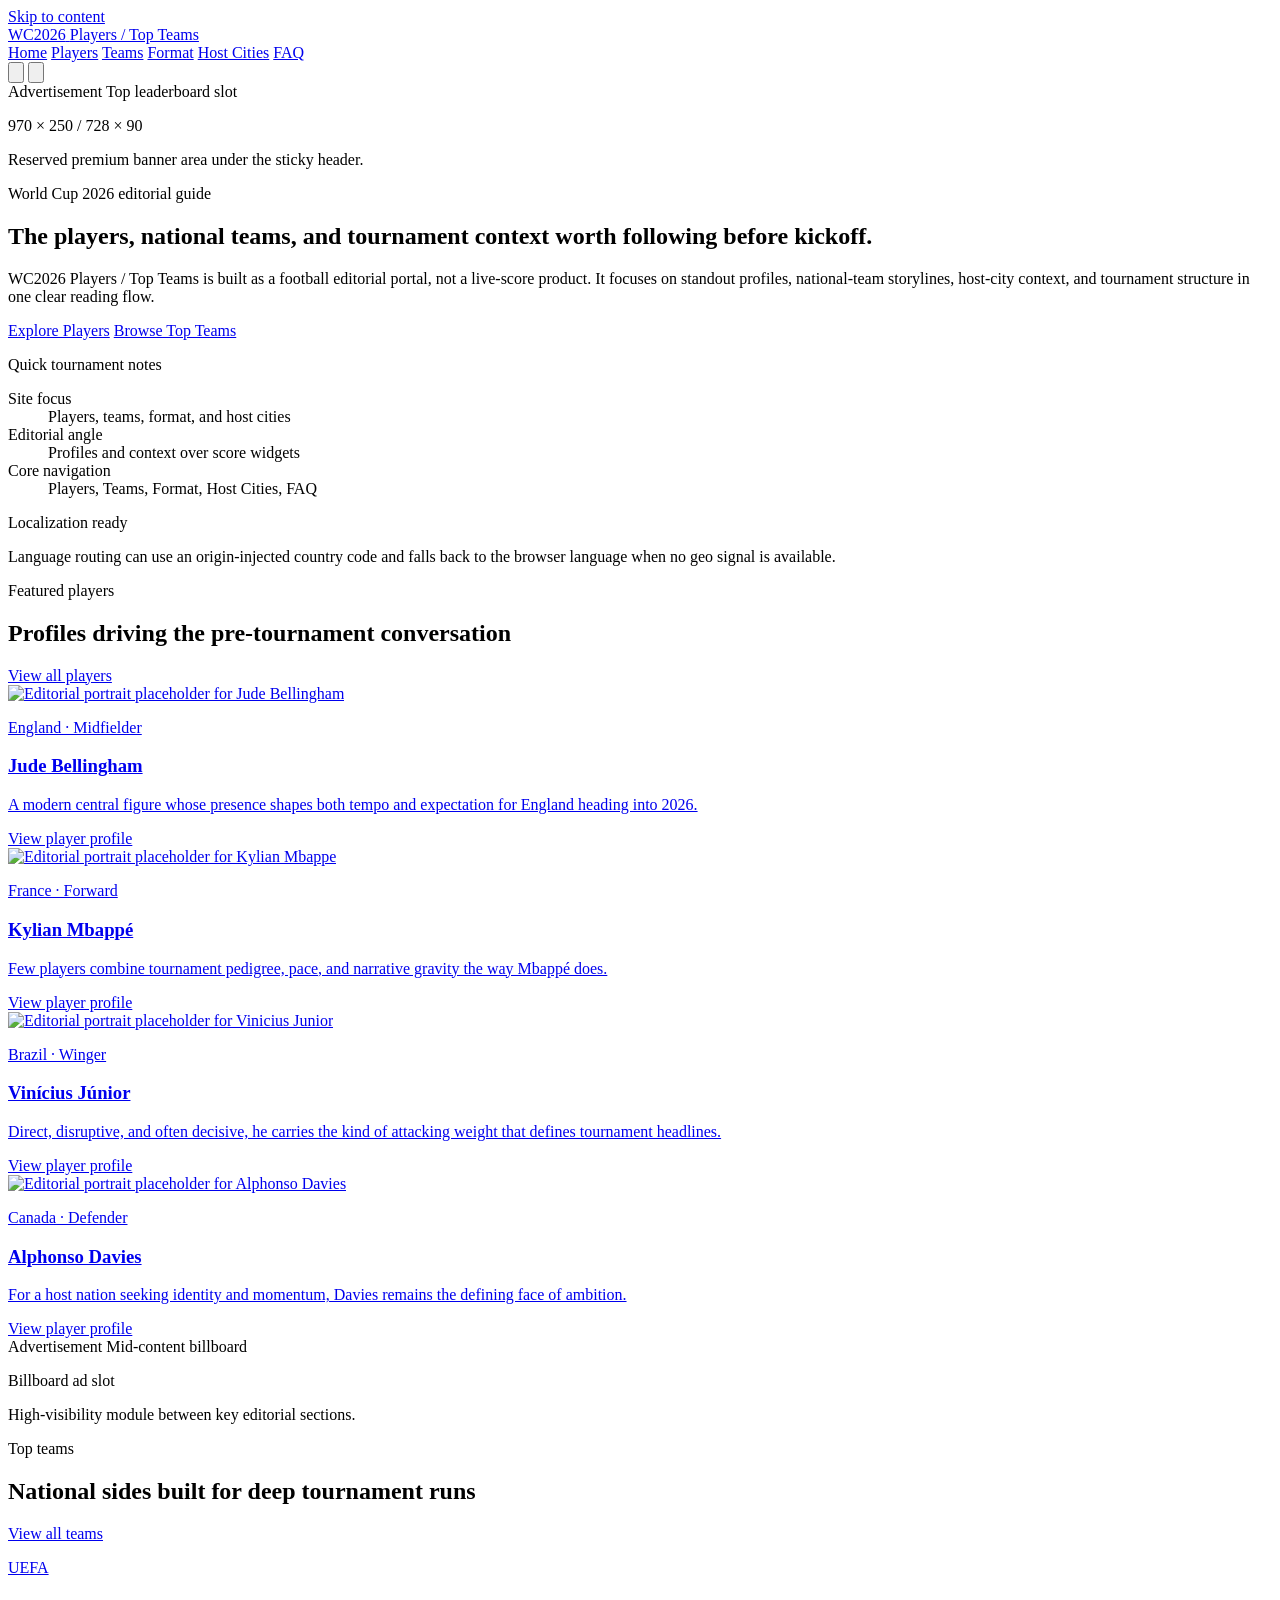
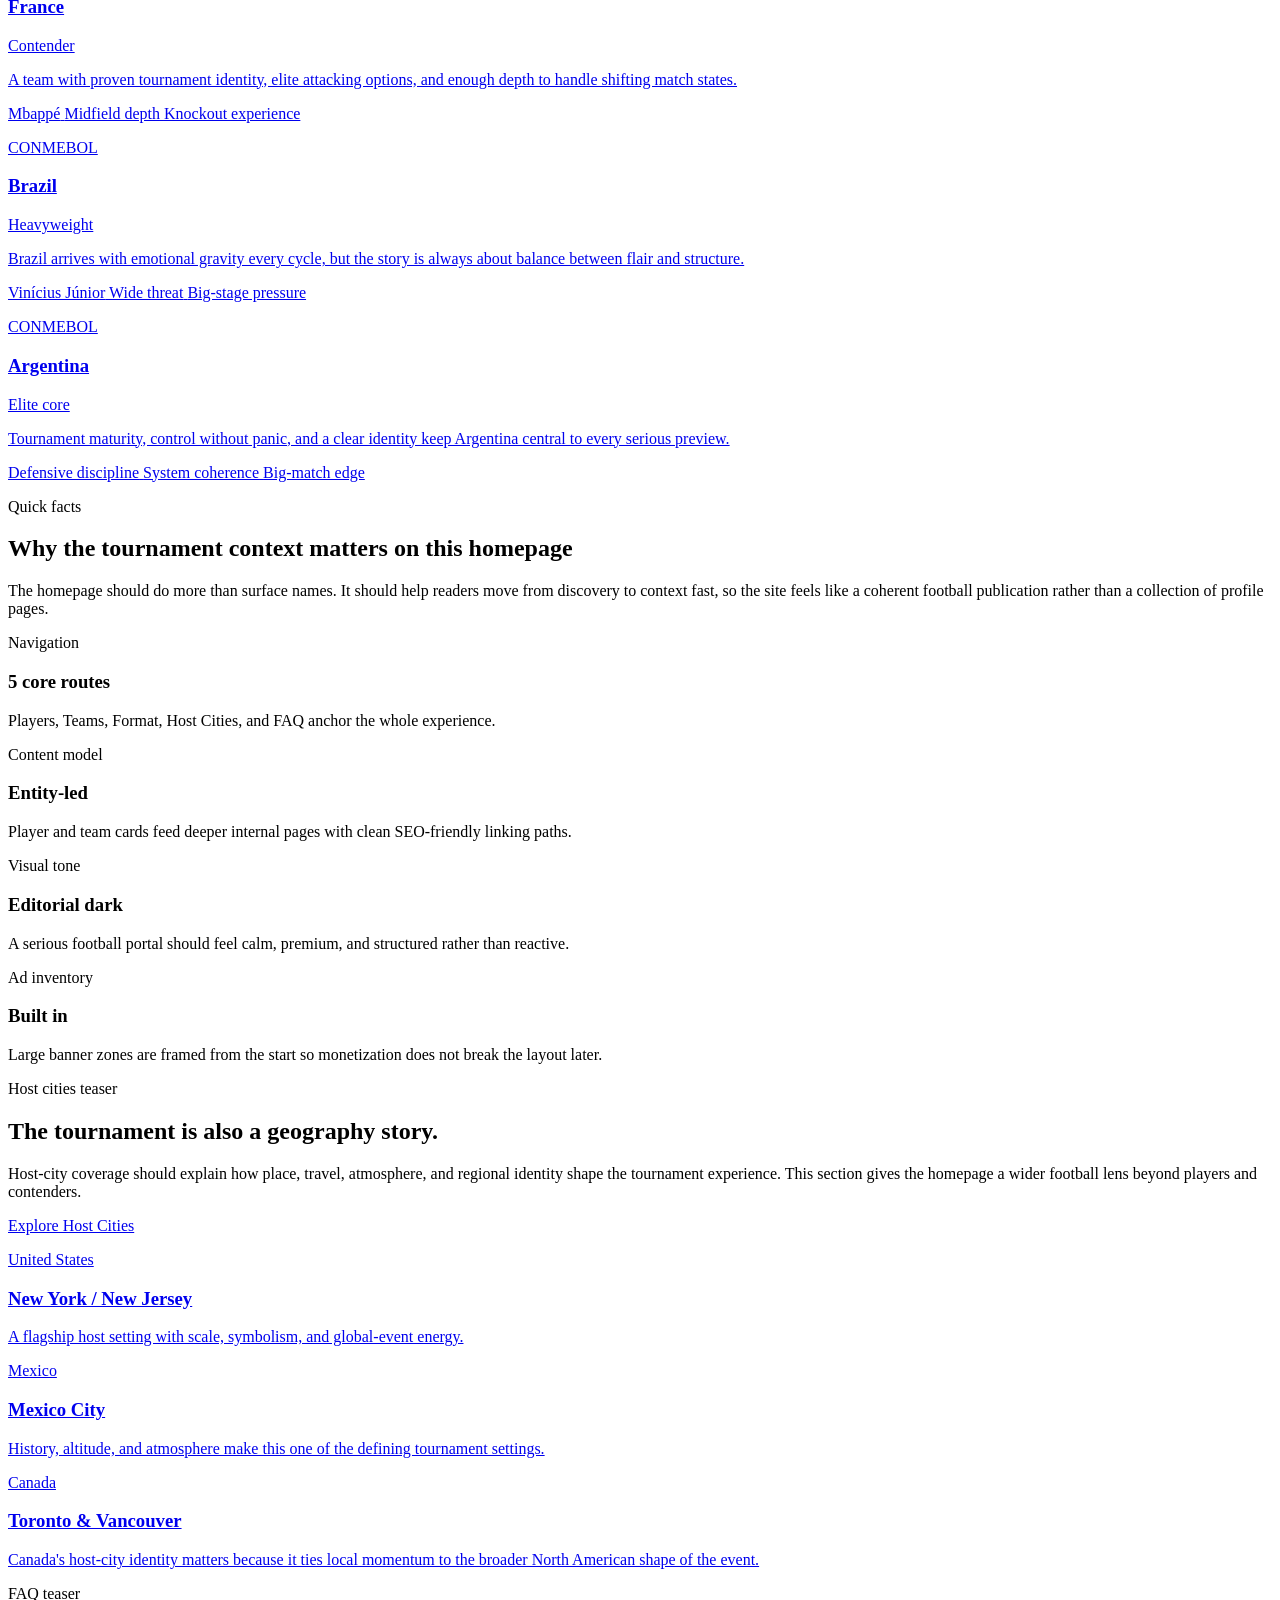
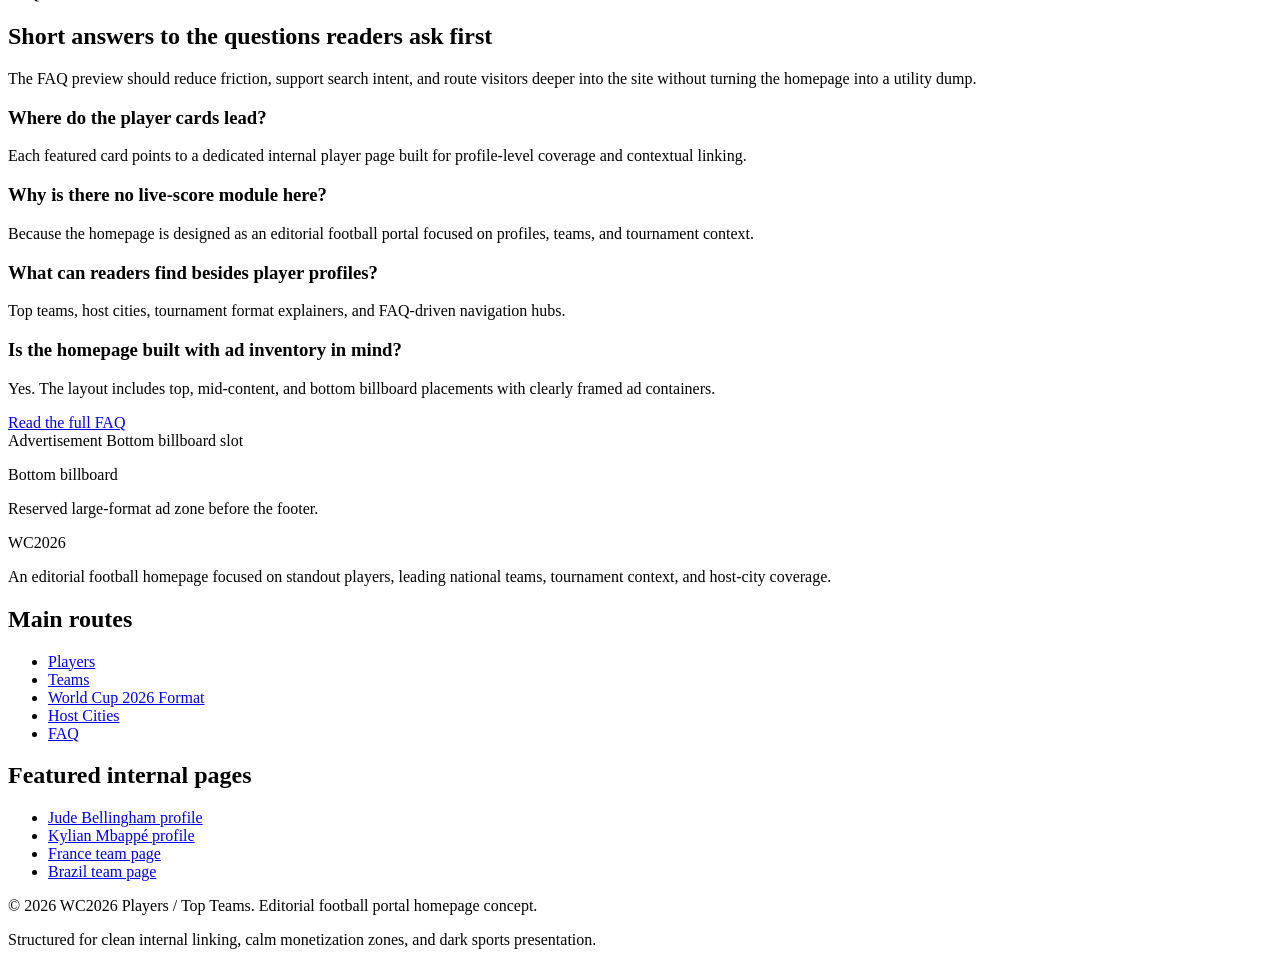
==== index.html @ 0e0f7272 "first commit" ====
<!DOCTYPE html>
<html lang="en" class="dark" data-country="{{CF_IPCOUNTRY}}">
<head>
  <meta charset="UTF-8" />
  <meta name="viewport" content="width=device-width, initial-scale=1.0" />
  <title>WC2026 Players / Top Teams | World Cup 2026 Editorial Portal</title>
  <meta name="description" content="Explore standout players, top national teams, World Cup 2026 format notes, and host city coverage in a dark editorial football portal." />
  <link rel="canonical" href="https://example.com/" />
  <meta property="og:title" content="WC2026 Players / Top Teams" />
  <meta property="og:description" content="A dark editorial portal covering standout players, top teams, tournament facts, and host cities for World Cup 2026." />
  <meta property="og:type" content="website" />
  <meta property="og:url" content="https://example.com/" />
  <meta property="og:image" content="https://picsum.photos/seed/wc2026editorial/1600/900" />
  <meta name="theme-color" content="#0b0f14" />
  <meta name="x-geo-language-strategy" content="Server-provided country header bridge with browser-language fallback" />
  <link rel="preconnect" href="https://fonts.googleapis.com">
  <link rel="preconnect" href="https://fonts.gstatic.com" crossorigin>
  <link href="https://fonts.googleapis.com/css2?family=Barlow+Condensed:wght@600;700;800&family=Inter:wght@400;500;600;700;800&display=swap" rel="stylesheet">
  <script src="https://cdn.tailwindcss.com"></script>
  <script>
    window.__SITE_I18N__ = {
      defaultLang: 'en',
      supportedLangs: ['en', 'es', 'fr', 'de', 'pt', 'ru'],
      countryToLang: {
        US: 'en', CA: 'en', GB: 'en', AU: 'en', IE: 'en', NZ: 'en',
        MX: 'es', ES: 'es', AR: 'es', CO: 'es', CL: 'es', PE: 'es', UY: 'es',
        FR: 'fr', BE: 'fr', CH: 'fr',
        DE: 'de', AT: 'de',
        BR: 'pt', PT: 'pt',
        RU: 'ru', BY: 'ru', KZ: 'ru'
      }
    };
  </script>
  <script>
    (function () {
      var cfg = window.__SITE_I18N__;
      var path = window.location.pathname;
      var langPrefixMatch = path.match(/^\/(en|es|fr|de|pt|ru)(\/|$)/i);
      if (langPrefixMatch) return;
      if (path !== '/' && path !== '/index.html') return;

      function pickByBrowser() {
        var raw = (navigator.language || navigator.userLanguage || cfg.defaultLang).toLowerCase();
        var short = raw.slice(0, 2);
        return cfg.supportedLangs.indexOf(short) !== -1 ? short : cfg.defaultLang;
      }

      var country = document.documentElement.getAttribute('data-country') || '';
      var targetLang = cfg.countryToLang[country] || pickByBrowser();
      if (!targetLang || targetLang === cfg.defaultLang) return;
      window.location.replace('/' + targetLang + '/');
    })();
  </script>
  <script>
    tailwind.config = {
      darkMode: 'class',
      theme: {
        extend: {
          colors: {
            page: '#0B0F14',
            shell: '#11161D',
            surface: '#161C24',
            surface2: '#1B2330',
            inset: '#0F141B',
            line: '#273243',
            textPrimary: '#F3F5F7',
            textSecondary: '#B8C1CC',
            textMuted: '#7E8A97',
            accent: '#D72638',
            accentDeep: '#8F1623',
            gold: '#C8A85D',
            ice: '#7FA9C9'
          },
          fontFamily: {
            sans: ['Inter', 'sans-serif'],
            display: ['Barlow Condensed', 'sans-serif']
          },
          boxShadow: {
            panel: '0 16px 40px rgba(0,0,0,0.24)',
            soft: '0 10px 30px rgba(0,0,0,0.18)'
          },
          backgroundImage: {
            'hero-overlay': 'linear-gradient(180deg, rgba(11,15,20,0.35) 0%, rgba(11,15,20,0.72) 55%, rgba(11,15,20,0.96) 100%)',
            'card-fade': 'linear-gradient(180deg, rgba(11,15,20,0) 0%, rgba(11,15,20,0.9) 100%)'
          }
        }
      }
    }
  </script>
</head>
<body class="bg-page text-textPrimary font-sans antialiased selection:bg-accent/30 selection:text-white">
  <a href="#main-content" class="sr-only focus:not-sr-only focus:absolute focus:left-4 focus:top-4 focus:z-[100] focus:rounded-md focus:bg-accent focus:px-4 focus:py-2 focus:text-white">Skip to content</a>

  <header class="sticky top-0 z-50 border-b border-white/10 bg-shell/95 backdrop-blur">
    <div class="mx-auto flex max-w-7xl items-center justify-between gap-6 px-4 py-4 sm:px-6 lg:px-8">
      <a href="/" class="flex items-end gap-3" aria-label="WC2026 Players / Top Teams home">
        <span class="font-display text-3xl uppercase tracking-wide text-white">WC2026</span>
        <span class="hidden text-xs font-semibold uppercase tracking-[0.24em] text-textMuted sm:block">Players / Top Teams</span>
      </a>

      <nav aria-label="Primary navigation" class="hidden items-center gap-6 md:flex">
        <a href="/" class="text-sm font-semibold text-white">Home</a>
        <a href="/players/" class="text-sm font-medium text-textSecondary transition hover:text-white">Players</a>
        <a href="/teams/" class="text-sm font-medium text-textSecondary transition hover:text-white">Teams</a>
        <a href="/world-cup-2026-format/" class="text-sm font-medium text-textSecondary transition hover:text-white">Format</a>
        <a href="/host-cities/" class="text-sm font-medium text-textSecondary transition hover:text-white">Host Cities</a>
        <a href="/faq/" class="text-sm font-medium text-textSecondary transition hover:text-white">FAQ</a>
      </nav>

      <div class="flex items-center gap-3">
        <button type="button" aria-label="Search" class="inline-flex h-10 w-10 items-center justify-center rounded-lg border border-white/10 bg-white/5 text-textSecondary transition hover:border-white/20 hover:bg-white/10 hover:text-white">
          <svg xmlns="http://www.w3.org/2000/svg" class="h-5 w-5" fill="none" viewBox="0 0 24 24" stroke="currentColor" stroke-width="1.8"><circle cx="11" cy="11" r="7"/><path d="m20 20-3.5-3.5"/></svg>
        </button>
        <button type="button" aria-label="Open menu" class="inline-flex h-10 w-10 items-center justify-center rounded-lg border border-white/10 bg-white/5 text-textSecondary md:hidden">
          <svg xmlns="http://www.w3.org/2000/svg" class="h-5 w-5" fill="none" viewBox="0 0 24 24" stroke="currentColor" stroke-width="1.8"><path d="M4 7h16M4 12h16M4 17h16"/></svg>
        </button>
      </div>
    </div>
  </header>

  <main id="main-content">
    <section class="border-b border-white/10 bg-page">
      <div class="mx-auto max-w-7xl px-4 py-4 sm:px-6 lg:px-8">
        <div class="rounded-2xl border border-dashed border-white/15 bg-inset px-4 py-4 sm:px-6">
          <div class="mb-3 flex items-center justify-between gap-3">
            <span class="text-[11px] font-semibold uppercase tracking-[0.26em] text-textMuted">Advertisement</span>
            <span class="text-[11px] text-textMuted">Top leaderboard slot</span>
          </div>
          <div class="flex min-h-[110px] items-center justify-center rounded-xl border border-white/10 bg-white/[0.03] text-center sm:min-h-[140px]">
            <div>
              <p class="font-display text-2xl uppercase tracking-wide text-white sm:text-3xl">970 × 250 / 728 × 90</p>
              <p class="mt-2 text-sm text-textSecondary">Reserved premium banner area under the sticky header.</p>
            </div>
          </div>
        </div>
      </div>
    </section>

    <section class="relative overflow-hidden border-b border-white/10 bg-shell">
      <div class="absolute inset-0 bg-hero-overlay"></div>
      <div class="absolute inset-0 bg-[url('https://avatars.mds.yandex.net/i?id=b556e53a91f1d4398f2f68d756c4b8bb_l-7761683-images-thumbs&n=13')] bg-cover bg-center opacity-30"></div>
      <div class="relative mx-auto grid max-w-7xl gap-10 px-4 py-14 sm:px-6 sm:py-16 lg:grid-cols-[minmax(0,1.2fr)_340px] lg:px-8 lg:py-24">
        <div class="max-w-3xl">
          <p class="mb-4 text-[11px] font-semibold uppercase tracking-[0.28em] text-gold">World Cup 2026 editorial guide</p>
          <h1 class="max-w-4xl font-display text-5xl uppercase leading-none text-white sm:text-6xl lg:text-7xl">The players, national teams, and tournament context worth following before kickoff.</h1>
          <p class="mt-5 max-w-2xl text-base leading-7 text-textSecondary sm:text-lg">WC2026 Players / Top Teams is built as a football editorial portal, not a live-score product. It focuses on standout profiles, national-team storylines, host-city context, and tournament structure in one clear reading flow.</p>
          <div class="mt-8 flex flex-col gap-3 sm:flex-row">
            <a href="/players/" class="inline-flex min-h-12 items-center justify-center rounded-lg bg-accent px-6 py-3 text-sm font-semibold text-white transition hover:bg-accentDeep">Explore Players</a>
            <a href="/teams/" class="inline-flex min-h-12 items-center justify-center rounded-lg border border-white/15 bg-white/5 px-6 py-3 text-sm font-semibold text-white transition hover:border-white/25 hover:bg-white/10">Browse Top Teams</a>
          </div>
        </div>

        <aside class="rounded-2xl border border-white/10 bg-black/20 p-5 shadow-panel backdrop-blur-sm">
          <p class="text-[11px] font-semibold uppercase tracking-[0.24em] text-gold">Quick tournament notes</p>
          <dl class="mt-5 space-y-5">
            <div class="border-b border-white/10 pb-4">
              <dt class="text-xs uppercase tracking-[0.2em] text-textMuted">Site focus</dt>
              <dd class="mt-1 text-base font-semibold text-white">Players, teams, format, and host cities</dd>
            </div>
            <div class="border-b border-white/10 pb-4">
              <dt class="text-xs uppercase tracking-[0.2em] text-textMuted">Editorial angle</dt>
              <dd class="mt-1 text-base font-semibold text-white">Profiles and context over score widgets</dd>
            </div>
            <div>
              <dt class="text-xs uppercase tracking-[0.2em] text-textMuted">Core navigation</dt>
              <dd class="mt-1 text-base font-semibold text-white">Players, Teams, Format, Host Cities, FAQ</dd>
            </div>
          </dl>

        <div class="mt-4 rounded-xl border border-white/10 bg-white/[0.03] p-4">
          <p class="text-[11px] font-semibold uppercase tracking-[0.22em] text-textMuted">Localization ready</p>
          <p class="mt-2 text-sm leading-6 text-textSecondary">Language routing can use an origin-injected country code and falls back to the browser language when no geo signal is available.</p>
        </div>
        </aside>
      </div>
    </section>

    <section class="bg-page py-14 sm:py-16">
      <div class="mx-auto max-w-7xl px-4 sm:px-6 lg:px-8">
        <div class="mb-8 flex items-end justify-between gap-4">
          <div>
            <p class="text-[11px] font-semibold uppercase tracking-[0.26em] text-gold">Featured players</p>
            <h2 class="mt-2 font-display text-3xl uppercase text-white sm:text-4xl">Profiles driving the pre-tournament conversation</h2>
          </div>
          <a href="/players/" class="hidden text-sm font-semibold text-textSecondary transition hover:text-white sm:inline">View all players</a>
        </div>

        <div class="grid gap-5 md:grid-cols-2 xl:grid-cols-4">
          <article class="group overflow-hidden rounded-2xl border border-white/10 bg-surface transition hover:border-white/20 hover:bg-surface2">
            <a href="/players/jude-bellingham/" class="block">
              <div class="relative aspect-[4/5] overflow-hidden bg-inset">
                <img src="https://picsum.photos/seed/jude-bellingham-wc2026/720/900" alt="Editorial portrait placeholder for Jude Bellingham" width="720" height="900" loading="lazy" class="h-full w-full object-cover transition duration-500 group-hover:scale-[1.03]" />
                <div class="absolute inset-x-0 bottom-0 h-32 bg-card-fade"></div>
                <div class="absolute inset-x-0 bottom-0 p-4">
                  <p class="text-[11px] font-semibold uppercase tracking-[0.22em] text-gold">England · Midfielder</p>
                  <h3 class="mt-1 font-display text-3xl uppercase leading-none text-white">Jude Bellingham</h3>
                </div>
              </div>
              <div class="p-5">
                <p class="text-sm leading-6 text-textSecondary">A modern central figure whose presence shapes both tempo and expectation for England heading into 2026.</p>
                <span class="mt-4 inline-flex text-sm font-semibold text-white">View player profile</span>
              </div>
            </a>
          </article>

          <article class="group overflow-hidden rounded-2xl border border-white/10 bg-surface transition hover:border-white/20 hover:bg-surface2">
            <a href="/players/kylian-mbappe/" class="block">
              <div class="relative aspect-[4/5] overflow-hidden bg-inset">
                <img src="https://picsum.photos/seed/kylian-mbappe-wc2026/720/900" alt="Editorial portrait placeholder for Kylian Mbappe" width="720" height="900" loading="lazy" class="h-full w-full object-cover transition duration-500 group-hover:scale-[1.03]" />
                <div class="absolute inset-x-0 bottom-0 h-32 bg-card-fade"></div>
                <div class="absolute inset-x-0 bottom-0 p-4">
                  <p class="text-[11px] font-semibold uppercase tracking-[0.22em] text-gold">France · Forward</p>
                  <h3 class="mt-1 font-display text-3xl uppercase leading-none text-white">Kylian Mbappé</h3>
                </div>
              </div>
              <div class="p-5">
                <p class="text-sm leading-6 text-textSecondary">Few players combine tournament pedigree, pace, and narrative gravity the way Mbappé does.</p>
                <span class="mt-4 inline-flex text-sm font-semibold text-white">View player profile</span>
              </div>
            </a>
          </article>

          <article class="group overflow-hidden rounded-2xl border border-white/10 bg-surface transition hover:border-white/20 hover:bg-surface2">
            <a href="/players/vinicius-junior/" class="block">
              <div class="relative aspect-[4/5] overflow-hidden bg-inset">
                <img src="https://picsum.photos/seed/vinicius-junior-wc2026/720/900" alt="Editorial portrait placeholder for Vinicius Junior" width="720" height="900" loading="lazy" class="h-full w-full object-cover transition duration-500 group-hover:scale-[1.03]" />
                <div class="absolute inset-x-0 bottom-0 h-32 bg-card-fade"></div>
                <div class="absolute inset-x-0 bottom-0 p-4">
                  <p class="text-[11px] font-semibold uppercase tracking-[0.22em] text-gold">Brazil · Winger</p>
                  <h3 class="mt-1 font-display text-3xl uppercase leading-none text-white">Vinícius Júnior</h3>
                </div>
              </div>
              <div class="p-5">
                <p class="text-sm leading-6 text-textSecondary">Direct, disruptive, and often decisive, he carries the kind of attacking weight that defines tournament headlines.</p>
                <span class="mt-4 inline-flex text-sm font-semibold text-white">View player profile</span>
              </div>
            </a>
          </article>

          <article class="group overflow-hidden rounded-2xl border border-white/10 bg-surface transition hover:border-white/20 hover:bg-surface2">
            <a href="/players/alphonso-davies/" class="block">
              <div class="relative aspect-[4/5] overflow-hidden bg-inset">
                <img src="https://picsum.photos/seed/alphonso-davies-wc2026/720/900" alt="Editorial portrait placeholder for Alphonso Davies" width="720" height="900" loading="lazy" class="h-full w-full object-cover transition duration-500 group-hover:scale-[1.03]" />
                <div class="absolute inset-x-0 bottom-0 h-32 bg-card-fade"></div>
                <div class="absolute inset-x-0 bottom-0 p-4">
                  <p class="text-[11px] font-semibold uppercase tracking-[0.22em] text-gold">Canada · Defender</p>
                  <h3 class="mt-1 font-display text-3xl uppercase leading-none text-white">Alphonso Davies</h3>
                </div>
              </div>
              <div class="p-5">
                <p class="text-sm leading-6 text-textSecondary">For a host nation seeking identity and momentum, Davies remains the defining face of ambition.</p>
                <span class="mt-4 inline-flex text-sm font-semibold text-white">View player profile</span>
              </div>
            </a>
          </article>
        </div>
      </div>
    </section>

    <section class="bg-page pb-14 sm:pb-16">
      <div class="mx-auto max-w-7xl px-4 sm:px-6 lg:px-8">
        <div class="rounded-[28px] border border-dashed border-white/15 bg-shell p-4 sm:p-6">
          <div class="mb-3 flex items-center justify-between gap-3">
            <span class="text-[11px] font-semibold uppercase tracking-[0.26em] text-textMuted">Advertisement</span>
            <span class="text-[11px] text-textMuted">Mid-content billboard</span>
          </div>
          <div class="flex min-h-[180px] items-center justify-center rounded-2xl border border-white/10 bg-white/[0.03] text-center sm:min-h-[240px]">
            <div>
              <p class="font-display text-3xl uppercase tracking-wide text-white sm:text-5xl">Billboard ad slot</p>
              <p class="mt-2 text-sm text-textSecondary">High-visibility module between key editorial sections.</p>
            </div>
          </div>
        </div>
      </div>
    </section>

    <section class="border-y border-white/10 bg-shell py-14 sm:py-16">
      <div class="mx-auto max-w-7xl px-4 sm:px-6 lg:px-8">
        <div class="mb-8 flex items-end justify-between gap-4">
          <div>
            <p class="text-[11px] font-semibold uppercase tracking-[0.26em] text-gold">Top teams</p>
            <h2 class="mt-2 font-display text-3xl uppercase text-white sm:text-4xl">National sides built for deep tournament runs</h2>
          </div>
          <a href="/teams/" class="hidden text-sm font-semibold text-textSecondary transition hover:text-white sm:inline">View all teams</a>
        </div>

        <div class="grid gap-5 lg:grid-cols-3">
          <article class="rounded-2xl border border-white/10 bg-surface p-6 transition hover:border-white/20 hover:bg-surface2">
            <a href="/teams/france/" class="block">
              <div class="mb-5 flex items-start justify-between gap-4">
                <div>
                  <p class="text-[11px] font-semibold uppercase tracking-[0.22em] text-ice">UEFA</p>
                  <h3 class="mt-2 font-display text-4xl uppercase leading-none text-white">France</h3>
                </div>
                <span class="rounded-full border border-white/10 px-3 py-1 text-[11px] font-semibold uppercase tracking-[0.18em] text-gold">Contender</span>
              </div>
              <p class="text-sm leading-6 text-textSecondary">A team with proven tournament identity, elite attacking options, and enough depth to handle shifting match states.</p>
              <div class="mt-5 flex flex-wrap gap-2 text-xs text-textMuted">
                <span class="rounded-full bg-white/5 px-3 py-1">Mbappé</span>
                <span class="rounded-full bg-white/5 px-3 py-1">Midfield depth</span>
                <span class="rounded-full bg-white/5 px-3 py-1">Knockout experience</span>
              </div>
            </a>
          </article>

          <article class="rounded-2xl border border-white/10 bg-surface p-6 transition hover:border-white/20 hover:bg-surface2">
            <a href="/teams/brazil/" class="block">
              <div class="mb-5 flex items-start justify-between gap-4">
                <div>
                  <p class="text-[11px] font-semibold uppercase tracking-[0.22em] text-ice">CONMEBOL</p>
                  <h3 class="mt-2 font-display text-4xl uppercase leading-none text-white">Brazil</h3>
                </div>
                <span class="rounded-full border border-white/10 px-3 py-1 text-[11px] font-semibold uppercase tracking-[0.18em] text-gold">Heavyweight</span>
              </div>
              <p class="text-sm leading-6 text-textSecondary">Brazil arrives with emotional gravity every cycle, but the story is always about balance between flair and structure.</p>
              <div class="mt-5 flex flex-wrap gap-2 text-xs text-textMuted">
                <span class="rounded-full bg-white/5 px-3 py-1">Vinícius Júnior</span>
                <span class="rounded-full bg-white/5 px-3 py-1">Wide threat</span>
                <span class="rounded-full bg-white/5 px-3 py-1">Big-stage pressure</span>
              </div>
            </a>
          </article>

          <article class="rounded-2xl border border-white/10 bg-surface p-6 transition hover:border-white/20 hover:bg-surface2">
            <a href="/teams/argentina/" class="block">
              <div class="mb-5 flex items-start justify-between gap-4">
                <div>
                  <p class="text-[11px] font-semibold uppercase tracking-[0.22em] text-ice">CONMEBOL</p>
                  <h3 class="mt-2 font-display text-4xl uppercase leading-none text-white">Argentina</h3>
                </div>
                <span class="rounded-full border border-white/10 px-3 py-1 text-[11px] font-semibold uppercase tracking-[0.18em] text-gold">Elite core</span>
              </div>
              <p class="text-sm leading-6 text-textSecondary">Tournament maturity, control without panic, and a clear identity keep Argentina central to every serious preview.</p>
              <div class="mt-5 flex flex-wrap gap-2 text-xs text-textMuted">
                <span class="rounded-full bg-white/5 px-3 py-1">Defensive discipline</span>
                <span class="rounded-full bg-white/5 px-3 py-1">System coherence</span>
                <span class="rounded-full bg-white/5 px-3 py-1">Big-match edge</span>
              </div>
            </a>
          </article>
        </div>
      </div>
    </section>

    <section class="bg-page py-14 sm:py-16">
      <div class="mx-auto max-w-7xl px-4 sm:px-6 lg:px-8">
        <div class="mb-8 max-w-3xl">
          <p class="text-[11px] font-semibold uppercase tracking-[0.26em] text-gold">Quick facts</p>
          <h2 class="mt-2 font-display text-3xl uppercase text-white sm:text-4xl">Why the tournament context matters on this homepage</h2>
          <p class="mt-3 text-base leading-7 text-textSecondary">The homepage should do more than surface names. It should help readers move from discovery to context fast, so the site feels like a coherent football publication rather than a collection of profile pages.</p>
        </div>
        <div class="grid gap-5 md:grid-cols-2 xl:grid-cols-4">
          <div class="rounded-2xl border border-white/10 bg-surface p-6">
            <p class="text-[11px] font-semibold uppercase tracking-[0.22em] text-gold">Navigation</p>
            <h3 class="mt-3 font-display text-3xl uppercase text-white">5 core routes</h3>
            <p class="mt-2 text-sm leading-6 text-textSecondary">Players, Teams, Format, Host Cities, and FAQ anchor the whole experience.</p>
          </div>
          <div class="rounded-2xl border border-white/10 bg-surface p-6">
            <p class="text-[11px] font-semibold uppercase tracking-[0.22em] text-gold">Content model</p>
            <h3 class="mt-3 font-display text-3xl uppercase text-white">Entity-led</h3>
            <p class="mt-2 text-sm leading-6 text-textSecondary">Player and team cards feed deeper internal pages with clean SEO-friendly linking paths.</p>
          </div>
          <div class="rounded-2xl border border-white/10 bg-surface p-6">
            <p class="text-[11px] font-semibold uppercase tracking-[0.22em] text-gold">Visual tone</p>
            <h3 class="mt-3 font-display text-3xl uppercase text-white">Editorial dark</h3>
            <p class="mt-2 text-sm leading-6 text-textSecondary">A serious football portal should feel calm, premium, and structured rather than reactive.</p>
          </div>
          <div class="rounded-2xl border border-white/10 bg-surface p-6">
            <p class="text-[11px] font-semibold uppercase tracking-[0.22em] text-gold">Ad inventory</p>
            <h3 class="mt-3 font-display text-3xl uppercase text-white">Built in</h3>
            <p class="mt-2 text-sm leading-6 text-textSecondary">Large banner zones are framed from the start so monetization does not break the layout later.</p>
          </div>
        </div>
      </div>
    </section>

    <section class="border-y border-white/10 bg-shell py-14 sm:py-16">
      <div class="mx-auto grid max-w-7xl gap-8 px-4 sm:px-6 lg:grid-cols-[1.1fr_0.9fr] lg:px-8">
        <div>
          <p class="text-[11px] font-semibold uppercase tracking-[0.26em] text-gold">Host cities teaser</p>
          <h2 class="mt-2 font-display text-3xl uppercase text-white sm:text-4xl">The tournament is also a geography story.</h2>
          <p class="mt-4 max-w-2xl text-base leading-7 text-textSecondary">Host-city coverage should explain how place, travel, atmosphere, and regional identity shape the tournament experience. This section gives the homepage a wider football lens beyond players and contenders.</p>
          <a href="/host-cities/" class="mt-6 inline-flex min-h-12 items-center justify-center rounded-lg border border-white/15 bg-white/5 px-6 py-3 text-sm font-semibold text-white transition hover:border-white/25 hover:bg-white/10">Explore Host Cities</a>
        </div>
        <div class="grid gap-4 sm:grid-cols-2">
          <a href="/host-cities/" class="rounded-2xl border border-white/10 bg-surface p-5 transition hover:border-white/20 hover:bg-surface2">
            <p class="text-[11px] font-semibold uppercase tracking-[0.22em] text-ice">United States</p>
            <h3 class="mt-2 font-display text-3xl uppercase text-white">New York / New Jersey</h3>
            <p class="mt-2 text-sm leading-6 text-textSecondary">A flagship host setting with scale, symbolism, and global-event energy.</p>
          </a>
          <a href="/host-cities/" class="rounded-2xl border border-white/10 bg-surface p-5 transition hover:border-white/20 hover:bg-surface2">
            <p class="text-[11px] font-semibold uppercase tracking-[0.22em] text-ice">Mexico</p>
            <h3 class="mt-2 font-display text-3xl uppercase text-white">Mexico City</h3>
            <p class="mt-2 text-sm leading-6 text-textSecondary">History, altitude, and atmosphere make this one of the defining tournament settings.</p>
          </a>
          <a href="/host-cities/" class="rounded-2xl border border-white/10 bg-surface p-5 transition hover:border-white/20 hover:bg-surface2 sm:col-span-2">
            <p class="text-[11px] font-semibold uppercase tracking-[0.22em] text-ice">Canada</p>
            <h3 class="mt-2 font-display text-3xl uppercase text-white">Toronto & Vancouver</h3>
            <p class="mt-2 text-sm leading-6 text-textSecondary">Canada's host-city identity matters because it ties local momentum to the broader North American shape of the event.</p>
          </a>
        </div>
      </div>
    </section>

    <section class="bg-page py-14 sm:py-16">
      <div class="mx-auto max-w-7xl px-4 sm:px-6 lg:px-8">
        <div class="mb-8 max-w-3xl">
          <p class="text-[11px] font-semibold uppercase tracking-[0.26em] text-gold">FAQ teaser</p>
          <h2 class="mt-2 font-display text-3xl uppercase text-white sm:text-4xl">Short answers to the questions readers ask first</h2>
          <p class="mt-3 text-base leading-7 text-textSecondary">The FAQ preview should reduce friction, support search intent, and route visitors deeper into the site without turning the homepage into a utility dump.</p>
        </div>
        <div class="grid gap-4 lg:grid-cols-2">
          <div class="rounded-2xl border border-white/10 bg-surface p-5">
            <h3 class="text-lg font-semibold text-white">Where do the player cards lead?</h3>
            <p class="mt-2 text-sm leading-6 text-textSecondary">Each featured card points to a dedicated internal player page built for profile-level coverage and contextual linking.</p>
          </div>
          <div class="rounded-2xl border border-white/10 bg-surface p-5">
            <h3 class="text-lg font-semibold text-white">Why is there no live-score module here?</h3>
            <p class="mt-2 text-sm leading-6 text-textSecondary">Because the homepage is designed as an editorial football portal focused on profiles, teams, and tournament context.</p>
          </div>
          <div class="rounded-2xl border border-white/10 bg-surface p-5">
            <h3 class="text-lg font-semibold text-white">What can readers find besides player profiles?</h3>
            <p class="mt-2 text-sm leading-6 text-textSecondary">Top teams, host cities, tournament format explainers, and FAQ-driven navigation hubs.</p>
          </div>
          <div class="rounded-2xl border border-white/10 bg-surface p-5">
            <h3 class="text-lg font-semibold text-white">Is the homepage built with ad inventory in mind?</h3>
            <p class="mt-2 text-sm leading-6 text-textSecondary">Yes. The layout includes top, mid-content, and bottom billboard placements with clearly framed ad containers.</p>
          </div>
        </div>
        <a href="/faq/" class="mt-8 inline-flex min-h-12 items-center justify-center rounded-lg bg-accent px-6 py-3 text-sm font-semibold text-white transition hover:bg-accentDeep">Read the full FAQ</a>
      </div>
    </section>

    <section class="bg-page pb-16 sm:pb-20">
      <div class="mx-auto max-w-7xl px-4 sm:px-6 lg:px-8">
        <div class="rounded-[28px] border border-dashed border-white/15 bg-shell p-4 sm:p-6">
          <div class="mb-3 flex items-center justify-between gap-3">
            <span class="text-[11px] font-semibold uppercase tracking-[0.26em] text-textMuted">Advertisement</span>
            <span class="text-[11px] text-textMuted">Bottom billboard slot</span>
          </div>
          <div class="flex min-h-[190px] items-center justify-center rounded-2xl border border-white/10 bg-white/[0.03] text-center sm:min-h-[250px]">
            <div>
              <p class="font-display text-3xl uppercase tracking-wide text-white sm:text-5xl">Bottom billboard</p>
              <p class="mt-2 text-sm text-textSecondary">Reserved large-format ad zone before the footer.</p>
            </div>
          </div>
        </div>
      </div>
    </section>
  </main>

  <footer class="border-t border-white/10 bg-inset">
    <div class="mx-auto grid max-w-7xl gap-10 px-4 py-12 sm:px-6 lg:grid-cols-[1.1fr_0.9fr_0.9fr] lg:px-8">
      <div>
        <p class="font-display text-3xl uppercase text-white">WC2026</p>
        <p class="mt-3 max-w-md text-sm leading-6 text-textSecondary">An editorial football homepage focused on standout players, leading national teams, tournament context, and host-city coverage.</p>
      </div>
      <div>
        <h2 class="text-xs font-semibold uppercase tracking-[0.22em] text-textMuted">Main routes</h2>
        <ul class="mt-4 space-y-3 text-sm text-textSecondary">
          <li><a href="/players/" class="transition hover:text-white">Players</a></li>
          <li><a href="/teams/" class="transition hover:text-white">Teams</a></li>
          <li><a href="/world-cup-2026-format/" class="transition hover:text-white">World Cup 2026 Format</a></li>
          <li><a href="/host-cities/" class="transition hover:text-white">Host Cities</a></li>
          <li><a href="/faq/" class="transition hover:text-white">FAQ</a></li>
        </ul>
      </div>
      <div>
        <h2 class="text-xs font-semibold uppercase tracking-[0.22em] text-textMuted">Featured internal pages</h2>
        <ul class="mt-4 space-y-3 text-sm text-textSecondary">
          <li><a href="/players/jude-bellingham/" class="transition hover:text-white">Jude Bellingham profile</a></li>
          <li><a href="/players/kylian-mbappe/" class="transition hover:text-white">Kylian Mbappé profile</a></li>
          <li><a href="/teams/france/" class="transition hover:text-white">France team page</a></li>
          <li><a href="/teams/brazil/" class="transition hover:text-white">Brazil team page</a></li>
        </ul>
      </div>
    </div>
    <div class="border-t border-white/10">
      <div class="mx-auto flex max-w-7xl flex-col gap-3 px-4 py-5 text-xs text-textMuted sm:px-6 lg:flex-row lg:items-center lg:justify-between lg:px-8">
        <p>© 2026 WC2026 Players / Top Teams. Editorial football portal homepage concept.</p>
        <p>Structured for clean internal linking, calm monetization zones, and dark sports presentation.</p>
      </div>
    </div>
  </footer>
</body>
</html>
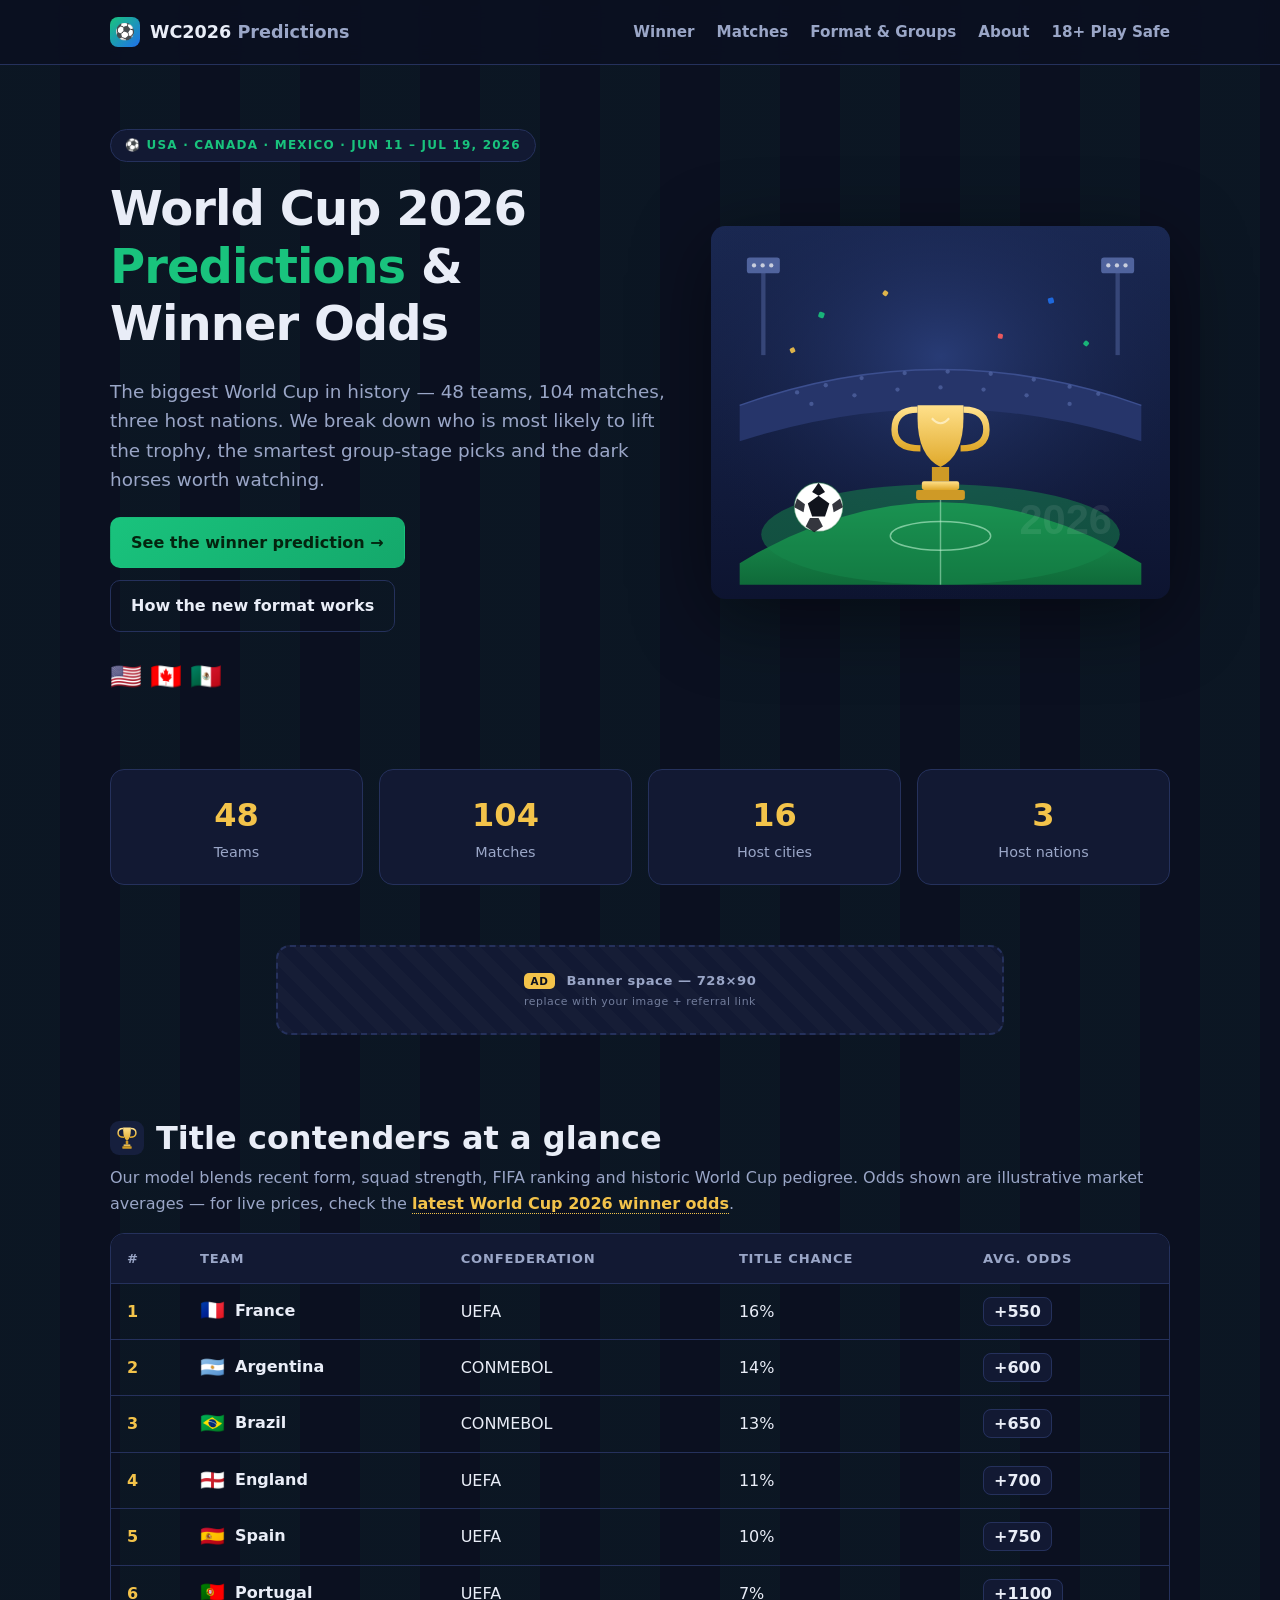
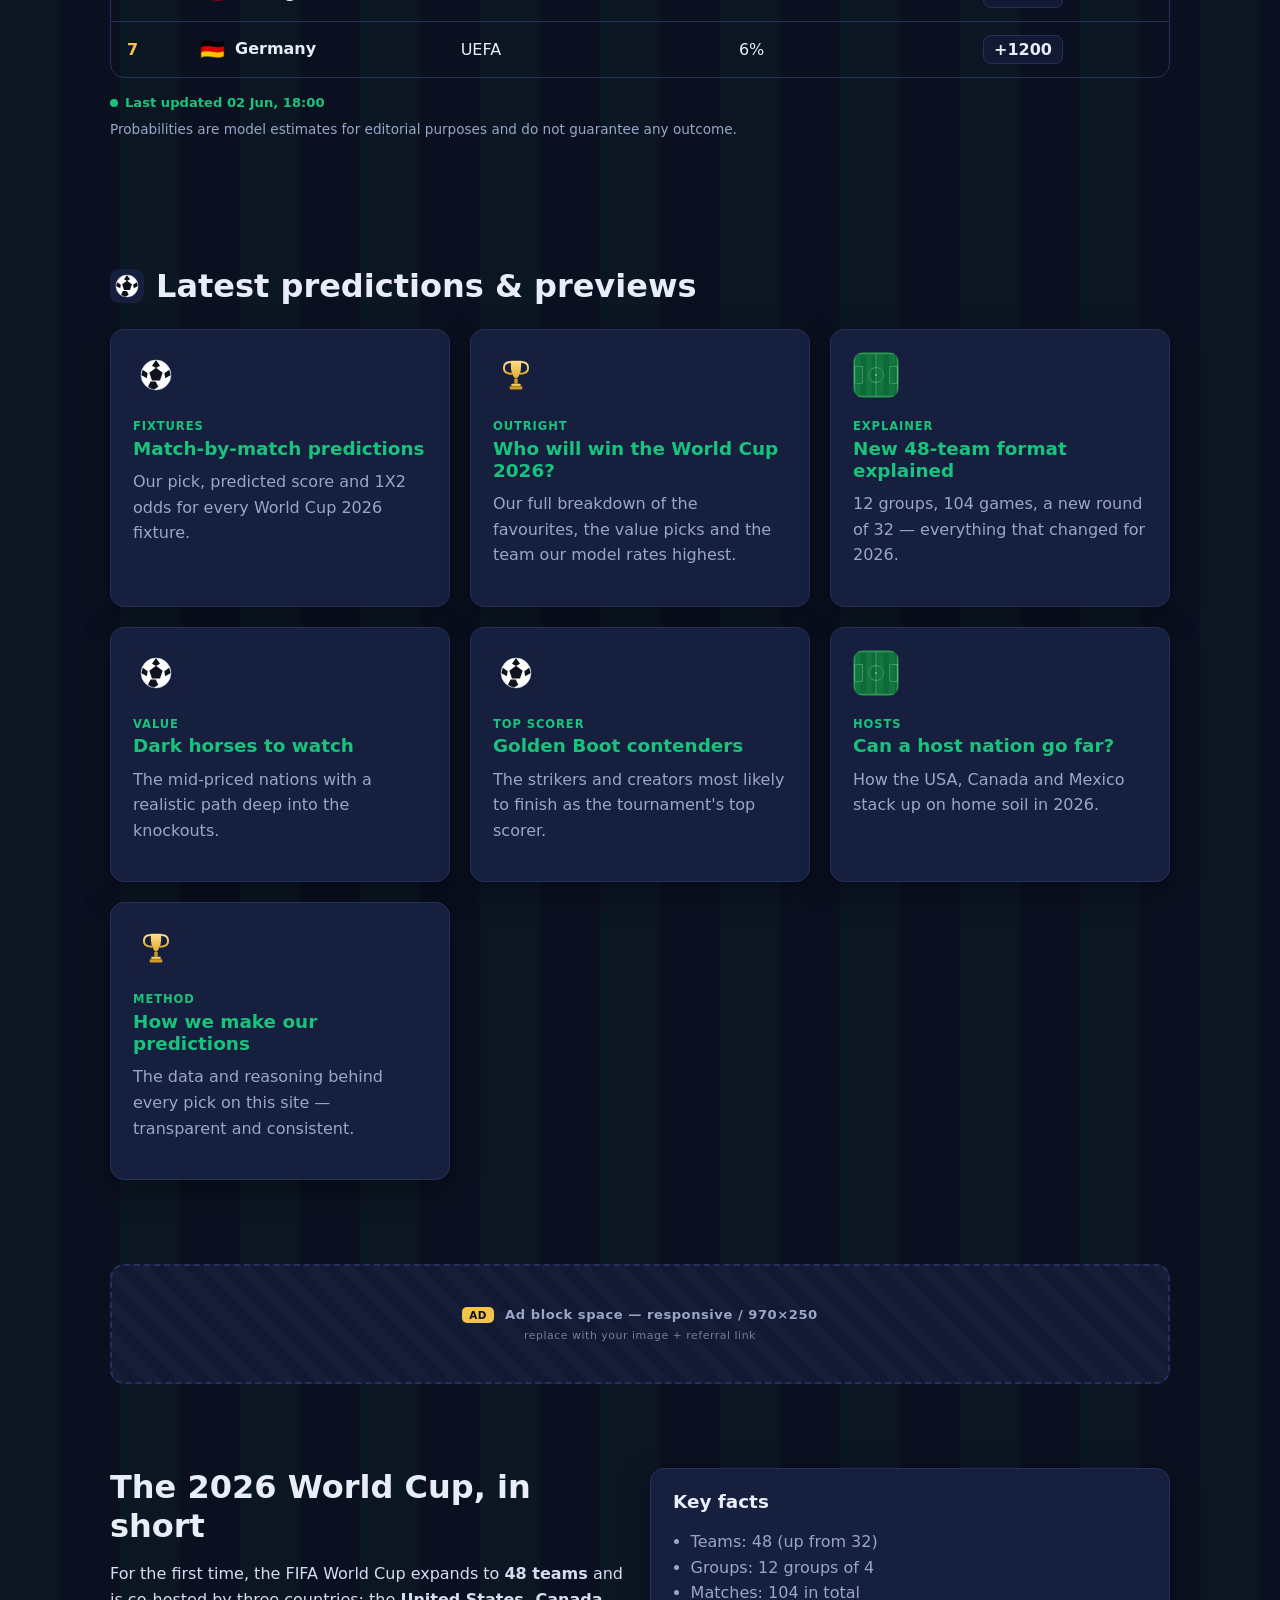
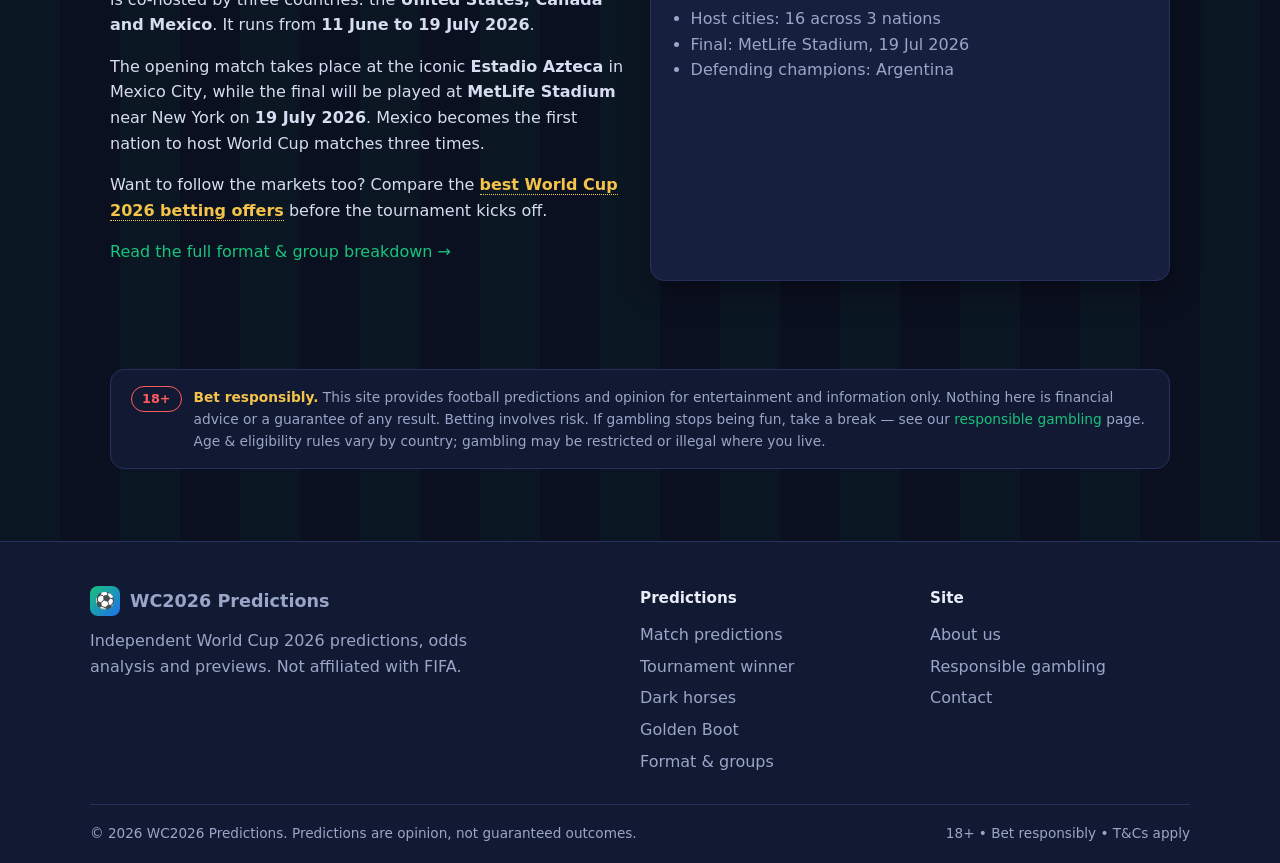
==== commit d7d5b22f: "Add files via upload" ====
--- a/index.html
+++ b/index.html
@@ -1,486 +1,285 @@
 <!DOCTYPE html>
-<html lang="en" class="dark" data-country="{{CF_IPCOUNTRY}}">
+<html lang="en">
 <head>
   <meta charset="UTF-8" />
   <meta name="viewport" content="width=device-width, initial-scale=1.0" />
-  <title>WC2026 Players / Top Teams | World Cup 2026 Editorial Portal</title>
-  <meta name="description" content="Explore standout players, top national teams, World Cup 2026 format notes, and host city coverage in a dark editorial football portal." />
-  <link rel="canonical" href="https://example.com/" />
-  <meta property="og:title" content="WC2026 Players / Top Teams" />
-  <meta property="og:description" content="A dark editorial portal covering standout players, top teams, tournament facts, and host cities for World Cup 2026." />
+
+  <title>World Cup 2026 Predictions — Winner Odds, Group Picks & Match Tips</title>
+  <meta name="description" content="Expert FIFA World Cup 2026 predictions: tournament winner odds, group-stage picks, dark horses and match previews for the 48-team tournament in the USA, Canada & Mexico." />
+  <link rel="canonical" href="https://YOUR-DOMAIN.com/" />
+
+  <!-- Open Graph / social -->
   <meta property="og:type" content="website" />
-  <meta property="og:url" content="https://example.com/" />
-  <meta property="og:image" content="https://picsum.photos/seed/wc2026editorial/1600/900" />
-  <meta name="theme-color" content="#0b0f14" />
-  <meta name="x-geo-language-strategy" content="Server-provided country header bridge with browser-language fallback" />
-  <link rel="preconnect" href="https://fonts.googleapis.com">
-  <link rel="preconnect" href="https://fonts.gstatic.com" crossorigin>
-  <link href="https://fonts.googleapis.com/css2?family=Barlow+Condensed:wght@600;700;800&family=Inter:wght@400;500;600;700;800&display=swap" rel="stylesheet">
-  <script src="https://cdn.tailwindcss.com"></script>
-  <script>
-    window.__SITE_I18N__ = {
-      defaultLang: 'en',
-      supportedLangs: ['en', 'es', 'fr', 'de', 'pt', 'ru'],
-      countryToLang: {
-        US: 'en', CA: 'en', GB: 'en', AU: 'en', IE: 'en', NZ: 'en',
-        MX: 'es', ES: 'es', AR: 'es', CO: 'es', CL: 'es', PE: 'es', UY: 'es',
-        FR: 'fr', BE: 'fr', CH: 'fr',
-        DE: 'de', AT: 'de',
-        BR: 'pt', PT: 'pt',
-        RU: 'ru', BY: 'ru', KZ: 'ru'
+  <meta property="og:title" content="World Cup 2026 Predictions — Winner Odds & Match Tips" />
+  <meta property="og:description" content="Data-driven predictions for the 2026 FIFA World Cup: who will win, group picks, dark horses and previews." />
+  <meta property="og:url" content="https://YOUR-DOMAIN.com/" />
+  <meta property="og:image" content="https://YOUR-DOMAIN.com/assets/img/og-image.svg" />
+  <meta name="twitter:card" content="summary_large_image" />
+
+  <link rel="icon" type="image/svg+xml" href="assets/img/favicon.svg" />
+  <link rel="stylesheet" href="assets/css/style.css" />
+
+  <!-- Structured data: WebSite + SportsEvent -->
+  <script type="application/ld+json">
+  {
+    "@context": "https://schema.org",
+    "@graph": [
+      {
+        "@type": "WebSite",
+        "name": "World Cup 2026 Predictions",
+        "url": "https://YOUR-DOMAIN.com/"
+      },
+      {
+        "@type": "SportsEvent",
+        "name": "2026 FIFA World Cup",
+        "startDate": "2026-06-11",
+        "endDate": "2026-07-19",
+        "eventStatus": "https://schema.org/EventScheduled",
+        "sport": "Association football",
+        "location": [
+          { "@type": "Country", "name": "United States" },
+          { "@type": "Country", "name": "Canada" },
+          { "@type": "Country", "name": "Mexico" }
+        ],
+        "description": "The 2026 FIFA World Cup, the first 48-team edition, hosted across the United States, Canada and Mexico."
       }
-    };
-  </script>
-  <script>
-    (function () {
-      var cfg = window.__SITE_I18N__;
-      var path = window.location.pathname;
-      var langPrefixMatch = path.match(/^\/(en|es|fr|de|pt|ru)(\/|$)/i);
-      if (langPrefixMatch) return;
-      if (path !== '/' && path !== '/index.html') return;
-
-      function pickByBrowser() {
-        var raw = (navigator.language || navigator.userLanguage || cfg.defaultLang).toLowerCase();
-        var short = raw.slice(0, 2);
-        return cfg.supportedLangs.indexOf(short) !== -1 ? short : cfg.defaultLang;
-      }
-
-      var country = document.documentElement.getAttribute('data-country') || '';
-      var targetLang = cfg.countryToLang[country] || pickByBrowser();
-      if (!targetLang || targetLang === cfg.defaultLang) return;
-      window.location.replace('/' + targetLang + '/');
-    })();
-  </script>
-  <script>
-    tailwind.config = {
-      darkMode: 'class',
-      theme: {
-        extend: {
-          colors: {
-            page: '#0B0F14',
-            shell: '#11161D',
-            surface: '#161C24',
-            surface2: '#1B2330',
-            inset: '#0F141B',
-            line: '#273243',
-            textPrimary: '#F3F5F7',
-            textSecondary: '#B8C1CC',
-            textMuted: '#7E8A97',
-            accent: '#D72638',
-            accentDeep: '#8F1623',
-            gold: '#C8A85D',
-            ice: '#7FA9C9'
-          },
-          fontFamily: {
-            sans: ['Inter', 'sans-serif'],
-            display: ['Barlow Condensed', 'sans-serif']
-          },
-          boxShadow: {
-            panel: '0 16px 40px rgba(0,0,0,0.24)',
-            soft: '0 10px 30px rgba(0,0,0,0.18)'
-          },
-          backgroundImage: {
-            'hero-overlay': 'linear-gradient(180deg, rgba(11,15,20,0.35) 0%, rgba(11,15,20,0.72) 55%, rgba(11,15,20,0.96) 100%)',
-            'card-fade': 'linear-gradient(180deg, rgba(11,15,20,0) 0%, rgba(11,15,20,0.9) 100%)'
-          }
-        }
-      }
-    }
+    ]
+  }
   </script>
 </head>
-<body class="bg-page text-textPrimary font-sans antialiased selection:bg-accent/30 selection:text-white">
-  <a href="#main-content" class="sr-only focus:not-sr-only focus:absolute focus:left-4 focus:top-4 focus:z-[100] focus:rounded-md focus:bg-accent focus:px-4 focus:py-2 focus:text-white">Skip to content</a>
-
-  <header class="sticky top-0 z-50 border-b border-white/10 bg-shell/95 backdrop-blur">
-    <div class="mx-auto flex max-w-7xl items-center justify-between gap-6 px-4 py-4 sm:px-6 lg:px-8">
-      <a href="/" class="flex items-end gap-3" aria-label="WC2026 Players / Top Teams home">
-        <span class="font-display text-3xl uppercase tracking-wide text-white">WC2026</span>
-        <span class="hidden text-xs font-semibold uppercase tracking-[0.24em] text-textMuted sm:block">Players / Top Teams</span>
+<body>
+
+  <!-- ============ HEADER ============ -->
+  <header class="header">
+    <div class="container nav">
+      <a class="brand" href="index.html">
+        <span class="brand__logo">⚽</span>
+        <span>WC2026 <span class="muted">Predictions</span></span>
       </a>
-
-      <nav aria-label="Primary navigation" class="hidden items-center gap-6 md:flex">
-        <a href="/" class="text-sm font-semibold text-white">Home</a>
-        <a href="/players/" class="text-sm font-medium text-textSecondary transition hover:text-white">Players</a>
-        <a href="/teams/" class="text-sm font-medium text-textSecondary transition hover:text-white">Teams</a>
-        <a href="/world-cup-2026-format/" class="text-sm font-medium text-textSecondary transition hover:text-white">Format</a>
-        <a href="/host-cities/" class="text-sm font-medium text-textSecondary transition hover:text-white">Host Cities</a>
-        <a href="/faq/" class="text-sm font-medium text-textSecondary transition hover:text-white">FAQ</a>
-      </nav>
-
-      <div class="flex items-center gap-3">
-        <button type="button" aria-label="Search" class="inline-flex h-10 w-10 items-center justify-center rounded-lg border border-white/10 bg-white/5 text-textSecondary transition hover:border-white/20 hover:bg-white/10 hover:text-white">
-          <svg xmlns="http://www.w3.org/2000/svg" class="h-5 w-5" fill="none" viewBox="0 0 24 24" stroke="currentColor" stroke-width="1.8"><circle cx="11" cy="11" r="7"/><path d="m20 20-3.5-3.5"/></svg>
-        </button>
-        <button type="button" aria-label="Open menu" class="inline-flex h-10 w-10 items-center justify-center rounded-lg border border-white/10 bg-white/5 text-textSecondary md:hidden">
-          <svg xmlns="http://www.w3.org/2000/svg" class="h-5 w-5" fill="none" viewBox="0 0 24 24" stroke="currentColor" stroke-width="1.8"><path d="M4 7h16M4 12h16M4 17h16"/></svg>
-        </button>
-      </div>
+      <button class="nav__toggle" aria-label="Menu">☰</button>
+      <ul class="nav__menu">
+        <li><a href="winner-prediction.html">Winner</a></li>
+        <li><a href="matches.html">Matches</a></li>
+        <li><a href="format-and-groups.html">Format &amp; Groups</a></li>
+        <li><a href="about.html">About</a></li>
+        <li><a href="responsible-gambling.html">18+ Play Safe</a></li>
+      </ul>
     </div>
   </header>
 
-  <main id="main-content">
-    <section class="border-b border-white/10 bg-page">
-      <div class="mx-auto max-w-7xl px-4 py-4 sm:px-6 lg:px-8">
-        <div class="rounded-2xl border border-dashed border-white/15 bg-inset px-4 py-4 sm:px-6">
-          <div class="mb-3 flex items-center justify-between gap-3">
-            <span class="text-[11px] font-semibold uppercase tracking-[0.26em] text-textMuted">Advertisement</span>
-            <span class="text-[11px] text-textMuted">Top leaderboard slot</span>
-          </div>
-          <div class="flex min-h-[110px] items-center justify-center rounded-xl border border-white/10 bg-white/[0.03] text-center sm:min-h-[140px]">
-            <div>
-              <p class="font-display text-2xl uppercase tracking-wide text-white sm:text-3xl">970 × 250 / 728 × 90</p>
-              <p class="mt-2 text-sm text-textSecondary">Reserved premium banner area under the sticky header.</p>
-            </div>
-          </div>
-        </div>
-      </div>
-    </section>
-
-    <section class="relative overflow-hidden border-b border-white/10 bg-shell">
-      <div class="absolute inset-0 bg-hero-overlay"></div>
-      <div class="absolute inset-0 bg-[url('https://avatars.mds.yandex.net/i?id=b556e53a91f1d4398f2f68d756c4b8bb_l-7761683-images-thumbs&n=13')] bg-cover bg-center opacity-30"></div>
-      <div class="relative mx-auto grid max-w-7xl gap-10 px-4 py-14 sm:px-6 sm:py-16 lg:grid-cols-[minmax(0,1.2fr)_340px] lg:px-8 lg:py-24">
-        <div class="max-w-3xl">
-          <p class="mb-4 text-[11px] font-semibold uppercase tracking-[0.28em] text-gold">World Cup 2026 editorial guide</p>
-          <h1 class="max-w-4xl font-display text-5xl uppercase leading-none text-white sm:text-6xl lg:text-7xl">The players, national teams, and tournament context worth following before kickoff.</h1>
-          <p class="mt-5 max-w-2xl text-base leading-7 text-textSecondary sm:text-lg">WC2026 Players / Top Teams is built as a football editorial portal, not a live-score product. It focuses on standout profiles, national-team storylines, host-city context, and tournament structure in one clear reading flow.</p>
-          <div class="mt-8 flex flex-col gap-3 sm:flex-row">
-            <a href="/players/" class="inline-flex min-h-12 items-center justify-center rounded-lg bg-accent px-6 py-3 text-sm font-semibold text-white transition hover:bg-accentDeep">Explore Players</a>
-            <a href="/teams/" class="inline-flex min-h-12 items-center justify-center rounded-lg border border-white/15 bg-white/5 px-6 py-3 text-sm font-semibold text-white transition hover:border-white/25 hover:bg-white/10">Browse Top Teams</a>
-          </div>
-        </div>
-
-        <aside class="rounded-2xl border border-white/10 bg-black/20 p-5 shadow-panel backdrop-blur-sm">
-          <p class="text-[11px] font-semibold uppercase tracking-[0.24em] text-gold">Quick tournament notes</p>
-          <dl class="mt-5 space-y-5">
-            <div class="border-b border-white/10 pb-4">
-              <dt class="text-xs uppercase tracking-[0.2em] text-textMuted">Site focus</dt>
-              <dd class="mt-1 text-base font-semibold text-white">Players, teams, format, and host cities</dd>
-            </div>
-            <div class="border-b border-white/10 pb-4">
-              <dt class="text-xs uppercase tracking-[0.2em] text-textMuted">Editorial angle</dt>
-              <dd class="mt-1 text-base font-semibold text-white">Profiles and context over score widgets</dd>
-            </div>
-            <div>
-              <dt class="text-xs uppercase tracking-[0.2em] text-textMuted">Core navigation</dt>
-              <dd class="mt-1 text-base font-semibold text-white">Players, Teams, Format, Host Cities, FAQ</dd>
-            </div>
-          </dl>
-
-        <div class="mt-4 rounded-xl border border-white/10 bg-white/[0.03] p-4">
-          <p class="text-[11px] font-semibold uppercase tracking-[0.22em] text-textMuted">Localization ready</p>
-          <p class="mt-2 text-sm leading-6 text-textSecondary">Language routing can use an origin-injected country code and falls back to the browser language when no geo signal is available.</p>
-        </div>
-        </aside>
-      </div>
-    </section>
-
-    <section class="bg-page py-14 sm:py-16">
-      <div class="mx-auto max-w-7xl px-4 sm:px-6 lg:px-8">
-        <div class="mb-8 flex items-end justify-between gap-4">
+  <main>
+    <!-- ============ HERO ============ -->
+    <section class="hero">
+      <div class="container hero__grid">
+        <div>
+          <span class="hero__kicker">⚽ USA · Canada · Mexico · Jun 11 – Jul 19, 2026</span>
+          <h1 class="hero__title">World Cup 2026 <span>Predictions</span> &amp; Winner Odds</h1>
+          <p class="lead">
+            The biggest World Cup in history — 48 teams, 104 matches, three host nations.
+            We break down who is most likely to lift the trophy, the smartest group-stage
+            picks and the dark horses worth watching.
+          </p>
+          <div class="hero__actions">
+            <a class="btn btn--primary" href="winner-prediction.html">See the winner prediction →</a>
+            <a class="btn btn--ghost" href="format-and-groups.html">How the new format works</a>
+          </div>
+          <div class="hero__flags" title="Host nations">🇺🇸 🇨🇦 🇲🇽</div>
+        </div>
+        <img class="hero__art" src="assets/img/hero.svg" alt="World Cup 2026 stadium with trophy and football" width="640" height="520" />
+      </div>
+    </section>
+
+    <!-- ============ STATS ============ -->
+    <section class="section--tight">
+      <div class="container">
+        <div class="stats">
+          <div class="stat"><div class="stat__num">48</div><div class="stat__label">Teams</div></div>
+          <div class="stat"><div class="stat__num">104</div><div class="stat__label">Matches</div></div>
+          <div class="stat"><div class="stat__num">16</div><div class="stat__label">Host cities</div></div>
+          <div class="stat"><div class="stat__num">3</div><div class="stat__label">Host nations</div></div>
+        </div>
+      </div>
+    </section>
+
+    <!-- ============================================================
+         AD SLOT · Leaderboard 728×90 — replace inner contents with your banner
+         e.g. <a href="REF-LINK" target="_blank" rel="sponsored nofollow noopener">
+                <img src="assets/img/your-banner-728x90.jpg" alt="..." width="728" height="90"></a>
+         ============================================================ -->
+    <div class="container">
+      <div class="ad-slot ad-slot--leaderboard">
+        <span class="ad-slot__label"><span class="ad-slot__badge">AD</span> Banner space — 728×90<small>replace with your image + referral link</small></span>
+      </div>
+    </div>
+
+    <!-- ============ TOP CONTENDERS TABLE ============ -->
+    <section class="section" id="contenders">
+      <div class="container">
+        <div class="section-head">
+          <img src="assets/img/trophy.svg" alt="" aria-hidden="true" />
+          <h2>Title contenders at a glance</h2>
+        </div>
+        <p class="muted">Our model blends recent form, squad strength, FIFA ranking and historic World Cup pedigree. Odds shown are illustrative market averages — for live prices, check the <a class="anchor-link" data-ref-link href="#">latest World Cup 2026 winner odds</a>.</p>
+        <div class="table-wrap">
+          <table class="odds">
+            <thead>
+              <tr><th>#</th><th>Team</th><th>Confederation</th><th>Title chance</th><th>Avg. odds</th></tr>
+            </thead>
+            <!-- These static rows are the SEO fallback. odds.js re-renders this
+                 tbody from assets/data/odds-data.js (and live data if enabled). -->
+            <tbody data-odds-body>
+              <tr><td class="rank">1</td><td><span class="team"><span class="team-flag">🇫🇷</span>France</span></td><td>UEFA</td><td>16%</td><td><span class="odd-pill">+550</span></td></tr>
+              <tr><td class="rank">2</td><td><span class="team"><span class="team-flag">🇦🇷</span>Argentina</span></td><td>CONMEBOL</td><td>14%</td><td><span class="odd-pill">+600</span></td></tr>
+              <tr><td class="rank">3</td><td><span class="team"><span class="team-flag">🇧🇷</span>Brazil</span></td><td>CONMEBOL</td><td>13%</td><td><span class="odd-pill">+650</span></td></tr>
+              <tr><td class="rank">4</td><td><span class="team"><span class="team-flag">🏴󠁧󠁢󠁥󠁮󠁧󠁿</span>England</span></td><td>UEFA</td><td>11%</td><td><span class="odd-pill">+700</span></td></tr>
+              <tr><td class="rank">5</td><td><span class="team"><span class="team-flag">🇪🇸</span>Spain</span></td><td>UEFA</td><td>10%</td><td><span class="odd-pill">+750</span></td></tr>
+              <tr><td class="rank">6</td><td><span class="team"><span class="team-flag">🇵🇹</span>Portugal</span></td><td>UEFA</td><td>7%</td><td><span class="odd-pill">+1100</span></td></tr>
+              <tr><td class="rank">7</td><td><span class="team"><span class="team-flag">🇩🇪</span>Germany</span></td><td>UEFA</td><td>6%</td><td><span class="odd-pill">+1200</span></td></tr>
+            </tbody>
+          </table>
+        </div>
+        <p class="odds-updated" data-odds-updated></p>
+        <p class="muted" style="margin-top:6px;font-size:.85rem;">Probabilities are model estimates for editorial purposes and do not guarantee any outcome.</p>
+      </div>
+    </section>
+
+    <!-- ============ PREDICTION ARTICLES ============ -->
+    <section class="section" id="predictions">
+      <div class="container">
+        <div class="section-head">
+          <img src="assets/img/ball.svg" alt="" aria-hidden="true" />
+          <h2>Latest predictions &amp; previews</h2>
+        </div>
+        <div class="grid grid--3" style="margin-top:24px;">
+          <a class="card card--link" href="matches.html">
+            <img class="card__icon" src="assets/img/ball.svg" alt="" aria-hidden="true" />
+            <span class="card__tag">Fixtures</span>
+            <h3>Match-by-match predictions</h3>
+            <p class="muted">Our pick, predicted score and 1X2 odds for every World Cup 2026 fixture.</p>
+          </a>
+          <a class="card card--link" href="winner-prediction.html">
+            <img class="card__icon" src="assets/img/trophy.svg" alt="" aria-hidden="true" />
+            <span class="card__tag">Outright</span>
+            <h3>Who will win the World Cup 2026?</h3>
+            <p class="muted">Our full breakdown of the favourites, the value picks and the team our model rates highest.</p>
+          </a>
+          <a class="card card--link" href="format-and-groups.html">
+            <img class="card__icon" src="assets/img/pitch.svg" alt="" aria-hidden="true" />
+            <span class="card__tag">Explainer</span>
+            <h3>New 48-team format explained</h3>
+            <p class="muted">12 groups, 104 games, a new round of 32 — everything that changed for 2026.</p>
+          </a>
+          <a class="card card--link" href="winner-prediction.html#dark-horses">
+            <img class="card__icon" src="assets/img/ball.svg" alt="" aria-hidden="true" />
+            <span class="card__tag">Value</span>
+            <h3>Dark horses to watch</h3>
+            <p class="muted">The mid-priced nations with a realistic path deep into the knockouts.</p>
+          </a>
+          <a class="card card--link" href="winner-prediction.html#golden-boot">
+            <img class="card__icon" src="assets/img/ball.svg" alt="" aria-hidden="true" />
+            <span class="card__tag">Top scorer</span>
+            <h3>Golden Boot contenders</h3>
+            <p class="muted">The strikers and creators most likely to finish as the tournament's top scorer.</p>
+          </a>
+          <a class="card card--link" href="format-and-groups.html#hosts">
+            <img class="card__icon" src="assets/img/pitch.svg" alt="" aria-hidden="true" />
+            <span class="card__tag">Hosts</span>
+            <h3>Can a host nation go far?</h3>
+            <p class="muted">How the USA, Canada and Mexico stack up on home soil in 2026.</p>
+          </a>
+          <a class="card card--link" href="winner-prediction.html#how-we-predict">
+            <img class="card__icon" src="assets/img/trophy.svg" alt="" aria-hidden="true" />
+            <span class="card__tag">Method</span>
+            <h3>How we make our predictions</h3>
+            <p class="muted">The data and reasoning behind every pick on this site — transparent and consistent.</p>
+          </a>
+        </div>
+      </div>
+    </section>
+
+    <!-- ============================================================
+         AD SLOT · Billboard (responsive wide) — replace with your banner/ad block
+         ============================================================ -->
+    <div class="container">
+      <div class="ad-slot ad-slot--billboard">
+        <span class="ad-slot__label"><span class="ad-slot__badge">AD</span> Ad block space — responsive / 970×250<small>replace with your image + referral link</small></span>
+      </div>
+    </div>
+
+    <!-- ============ ABOUT TOURNAMENT ============ -->
+    <section class="section">
+      <div class="container">
+        <div class="grid grid--2">
           <div>
-            <p class="text-[11px] font-semibold uppercase tracking-[0.26em] text-gold">Featured players</p>
-            <h2 class="mt-2 font-display text-3xl uppercase text-white sm:text-4xl">Profiles driving the pre-tournament conversation</h2>
-          </div>
-          <a href="/players/" class="hidden text-sm font-semibold text-textSecondary transition hover:text-white sm:inline">View all players</a>
-        </div>
-
-        <div class="grid gap-5 md:grid-cols-2 xl:grid-cols-4">
-          <article class="group overflow-hidden rounded-2xl border border-white/10 bg-surface transition hover:border-white/20 hover:bg-surface2">
-            <a href="/players/jude-bellingham/" class="block">
-              <div class="relative aspect-[4/5] overflow-hidden bg-inset">
-                <img src="https://picsum.photos/seed/jude-bellingham-wc2026/720/900" alt="Editorial portrait placeholder for Jude Bellingham" width="720" height="900" loading="lazy" class="h-full w-full object-cover transition duration-500 group-hover:scale-[1.03]" />
-                <div class="absolute inset-x-0 bottom-0 h-32 bg-card-fade"></div>
-                <div class="absolute inset-x-0 bottom-0 p-4">
-                  <p class="text-[11px] font-semibold uppercase tracking-[0.22em] text-gold">England · Midfielder</p>
-                  <h3 class="mt-1 font-display text-3xl uppercase leading-none text-white">Jude Bellingham</h3>
-                </div>
-              </div>
-              <div class="p-5">
-                <p class="text-sm leading-6 text-textSecondary">A modern central figure whose presence shapes both tempo and expectation for England heading into 2026.</p>
-                <span class="mt-4 inline-flex text-sm font-semibold text-white">View player profile</span>
-              </div>
-            </a>
-          </article>
-
-          <article class="group overflow-hidden rounded-2xl border border-white/10 bg-surface transition hover:border-white/20 hover:bg-surface2">
-            <a href="/players/kylian-mbappe/" class="block">
-              <div class="relative aspect-[4/5] overflow-hidden bg-inset">
-                <img src="https://picsum.photos/seed/kylian-mbappe-wc2026/720/900" alt="Editorial portrait placeholder for Kylian Mbappe" width="720" height="900" loading="lazy" class="h-full w-full object-cover transition duration-500 group-hover:scale-[1.03]" />
-                <div class="absolute inset-x-0 bottom-0 h-32 bg-card-fade"></div>
-                <div class="absolute inset-x-0 bottom-0 p-4">
-                  <p class="text-[11px] font-semibold uppercase tracking-[0.22em] text-gold">France · Forward</p>
-                  <h3 class="mt-1 font-display text-3xl uppercase leading-none text-white">Kylian Mbappé</h3>
-                </div>
-              </div>
-              <div class="p-5">
-                <p class="text-sm leading-6 text-textSecondary">Few players combine tournament pedigree, pace, and narrative gravity the way Mbappé does.</p>
-                <span class="mt-4 inline-flex text-sm font-semibold text-white">View player profile</span>
-              </div>
-            </a>
-          </article>
-
-          <article class="group overflow-hidden rounded-2xl border border-white/10 bg-surface transition hover:border-white/20 hover:bg-surface2">
-            <a href="/players/vinicius-junior/" class="block">
-              <div class="relative aspect-[4/5] overflow-hidden bg-inset">
-                <img src="https://picsum.photos/seed/vinicius-junior-wc2026/720/900" alt="Editorial portrait placeholder for Vinicius Junior" width="720" height="900" loading="lazy" class="h-full w-full object-cover transition duration-500 group-hover:scale-[1.03]" />
-                <div class="absolute inset-x-0 bottom-0 h-32 bg-card-fade"></div>
-                <div class="absolute inset-x-0 bottom-0 p-4">
-                  <p class="text-[11px] font-semibold uppercase tracking-[0.22em] text-gold">Brazil · Winger</p>
-                  <h3 class="mt-1 font-display text-3xl uppercase leading-none text-white">Vinícius Júnior</h3>
-                </div>
-              </div>
-              <div class="p-5">
-                <p class="text-sm leading-6 text-textSecondary">Direct, disruptive, and often decisive, he carries the kind of attacking weight that defines tournament headlines.</p>
-                <span class="mt-4 inline-flex text-sm font-semibold text-white">View player profile</span>
-              </div>
-            </a>
-          </article>
-
-          <article class="group overflow-hidden rounded-2xl border border-white/10 bg-surface transition hover:border-white/20 hover:bg-surface2">
-            <a href="/players/alphonso-davies/" class="block">
-              <div class="relative aspect-[4/5] overflow-hidden bg-inset">
-                <img src="https://picsum.photos/seed/alphonso-davies-wc2026/720/900" alt="Editorial portrait placeholder for Alphonso Davies" width="720" height="900" loading="lazy" class="h-full w-full object-cover transition duration-500 group-hover:scale-[1.03]" />
-                <div class="absolute inset-x-0 bottom-0 h-32 bg-card-fade"></div>
-                <div class="absolute inset-x-0 bottom-0 p-4">
-                  <p class="text-[11px] font-semibold uppercase tracking-[0.22em] text-gold">Canada · Defender</p>
-                  <h3 class="mt-1 font-display text-3xl uppercase leading-none text-white">Alphonso Davies</h3>
-                </div>
-              </div>
-              <div class="p-5">
-                <p class="text-sm leading-6 text-textSecondary">For a host nation seeking identity and momentum, Davies remains the defining face of ambition.</p>
-                <span class="mt-4 inline-flex text-sm font-semibold text-white">View player profile</span>
-              </div>
-            </a>
-          </article>
-        </div>
-      </div>
-    </section>
-
-    <section class="bg-page pb-14 sm:pb-16">
-      <div class="mx-auto max-w-7xl px-4 sm:px-6 lg:px-8">
-        <div class="rounded-[28px] border border-dashed border-white/15 bg-shell p-4 sm:p-6">
-          <div class="mb-3 flex items-center justify-between gap-3">
-            <span class="text-[11px] font-semibold uppercase tracking-[0.26em] text-textMuted">Advertisement</span>
-            <span class="text-[11px] text-textMuted">Mid-content billboard</span>
-          </div>
-          <div class="flex min-h-[180px] items-center justify-center rounded-2xl border border-white/10 bg-white/[0.03] text-center sm:min-h-[240px]">
-            <div>
-              <p class="font-display text-3xl uppercase tracking-wide text-white sm:text-5xl">Billboard ad slot</p>
-              <p class="mt-2 text-sm text-textSecondary">High-visibility module between key editorial sections.</p>
-            </div>
-          </div>
-        </div>
-      </div>
-    </section>
-
-    <section class="border-y border-white/10 bg-shell py-14 sm:py-16">
-      <div class="mx-auto max-w-7xl px-4 sm:px-6 lg:px-8">
-        <div class="mb-8 flex items-end justify-between gap-4">
+            <h2>The 2026 World Cup, in short</h2>
+            <p>For the first time, the FIFA World Cup expands to <strong>48 teams</strong> and is co-hosted by three countries: the <strong>United States, Canada and Mexico</strong>. It runs from <strong>11 June to 19 July 2026</strong>.</p>
+            <p>The opening match takes place at the iconic <strong>Estadio Azteca</strong> in Mexico City, while the final will be played at <strong>MetLife Stadium</strong> near New York on <strong>19 July 2026</strong>. Mexico becomes the first nation to host World Cup matches three times.</p>
+            <p>Want to follow the markets too? Compare the <a class="anchor-link" data-ref-link href="#">best World Cup 2026 betting offers</a> before the tournament kicks off.</p>
+            <p><a href="format-and-groups.html">Read the full format &amp; group breakdown →</a></p>
+          </div>
+          <div class="card">
+            <h3>Key facts</h3>
+            <ul class="muted" style="padding-left:1.1em;">
+              <li>Teams: 48 (up from 32)</li>
+              <li>Groups: 12 groups of 4</li>
+              <li>Matches: 104 in total</li>
+              <li>Host cities: 16 across 3 nations</li>
+              <li>Final: MetLife Stadium, 19 Jul 2026</li>
+              <li>Defending champions: Argentina</li>
+            </ul>
+          </div>
+        </div>
+      </div>
+    </section>
+
+    <!-- ============ DISCLAIMER ============ -->
+    <section class="section--tight">
+      <div class="container">
+        <div class="disclaimer">
+          <span class="age-badge">18+</span>
           <div>
-            <p class="text-[11px] font-semibold uppercase tracking-[0.26em] text-gold">Top teams</p>
-            <h2 class="mt-2 font-display text-3xl uppercase text-white sm:text-4xl">National sides built for deep tournament runs</h2>
-          </div>
-          <a href="/teams/" class="hidden text-sm font-semibold text-textSecondary transition hover:text-white sm:inline">View all teams</a>
-        </div>
-
-        <div class="grid gap-5 lg:grid-cols-3">
-          <article class="rounded-2xl border border-white/10 bg-surface p-6 transition hover:border-white/20 hover:bg-surface2">
-            <a href="/teams/france/" class="block">
-              <div class="mb-5 flex items-start justify-between gap-4">
-                <div>
-                  <p class="text-[11px] font-semibold uppercase tracking-[0.22em] text-ice">UEFA</p>
-                  <h3 class="mt-2 font-display text-4xl uppercase leading-none text-white">France</h3>
-                </div>
-                <span class="rounded-full border border-white/10 px-3 py-1 text-[11px] font-semibold uppercase tracking-[0.18em] text-gold">Contender</span>
-              </div>
-              <p class="text-sm leading-6 text-textSecondary">A team with proven tournament identity, elite attacking options, and enough depth to handle shifting match states.</p>
-              <div class="mt-5 flex flex-wrap gap-2 text-xs text-textMuted">
-                <span class="rounded-full bg-white/5 px-3 py-1">Mbappé</span>
-                <span class="rounded-full bg-white/5 px-3 py-1">Midfield depth</span>
-                <span class="rounded-full bg-white/5 px-3 py-1">Knockout experience</span>
-              </div>
-            </a>
-          </article>
-
-          <article class="rounded-2xl border border-white/10 bg-surface p-6 transition hover:border-white/20 hover:bg-surface2">
-            <a href="/teams/brazil/" class="block">
-              <div class="mb-5 flex items-start justify-between gap-4">
-                <div>
-                  <p class="text-[11px] font-semibold uppercase tracking-[0.22em] text-ice">CONMEBOL</p>
-                  <h3 class="mt-2 font-display text-4xl uppercase leading-none text-white">Brazil</h3>
-                </div>
-                <span class="rounded-full border border-white/10 px-3 py-1 text-[11px] font-semibold uppercase tracking-[0.18em] text-gold">Heavyweight</span>
-              </div>
-              <p class="text-sm leading-6 text-textSecondary">Brazil arrives with emotional gravity every cycle, but the story is always about balance between flair and structure.</p>
-              <div class="mt-5 flex flex-wrap gap-2 text-xs text-textMuted">
-                <span class="rounded-full bg-white/5 px-3 py-1">Vinícius Júnior</span>
-                <span class="rounded-full bg-white/5 px-3 py-1">Wide threat</span>
-                <span class="rounded-full bg-white/5 px-3 py-1">Big-stage pressure</span>
-              </div>
-            </a>
-          </article>
-
-          <article class="rounded-2xl border border-white/10 bg-surface p-6 transition hover:border-white/20 hover:bg-surface2">
-            <a href="/teams/argentina/" class="block">
-              <div class="mb-5 flex items-start justify-between gap-4">
-                <div>
-                  <p class="text-[11px] font-semibold uppercase tracking-[0.22em] text-ice">CONMEBOL</p>
-                  <h3 class="mt-2 font-display text-4xl uppercase leading-none text-white">Argentina</h3>
-                </div>
-                <span class="rounded-full border border-white/10 px-3 py-1 text-[11px] font-semibold uppercase tracking-[0.18em] text-gold">Elite core</span>
-              </div>
-              <p class="text-sm leading-6 text-textSecondary">Tournament maturity, control without panic, and a clear identity keep Argentina central to every serious preview.</p>
-              <div class="mt-5 flex flex-wrap gap-2 text-xs text-textMuted">
-                <span class="rounded-full bg-white/5 px-3 py-1">Defensive discipline</span>
-                <span class="rounded-full bg-white/5 px-3 py-1">System coherence</span>
-                <span class="rounded-full bg-white/5 px-3 py-1">Big-match edge</span>
-              </div>
-            </a>
-          </article>
-        </div>
-      </div>
-    </section>
-
-    <section class="bg-page py-14 sm:py-16">
-      <div class="mx-auto max-w-7xl px-4 sm:px-6 lg:px-8">
-        <div class="mb-8 max-w-3xl">
-          <p class="text-[11px] font-semibold uppercase tracking-[0.26em] text-gold">Quick facts</p>
-          <h2 class="mt-2 font-display text-3xl uppercase text-white sm:text-4xl">Why the tournament context matters on this homepage</h2>
-          <p class="mt-3 text-base leading-7 text-textSecondary">The homepage should do more than surface names. It should help readers move from discovery to context fast, so the site feels like a coherent football publication rather than a collection of profile pages.</p>
-        </div>
-        <div class="grid gap-5 md:grid-cols-2 xl:grid-cols-4">
-          <div class="rounded-2xl border border-white/10 bg-surface p-6">
-            <p class="text-[11px] font-semibold uppercase tracking-[0.22em] text-gold">Navigation</p>
-            <h3 class="mt-3 font-display text-3xl uppercase text-white">5 core routes</h3>
-            <p class="mt-2 text-sm leading-6 text-textSecondary">Players, Teams, Format, Host Cities, and FAQ anchor the whole experience.</p>
-          </div>
-          <div class="rounded-2xl border border-white/10 bg-surface p-6">
-            <p class="text-[11px] font-semibold uppercase tracking-[0.22em] text-gold">Content model</p>
-            <h3 class="mt-3 font-display text-3xl uppercase text-white">Entity-led</h3>
-            <p class="mt-2 text-sm leading-6 text-textSecondary">Player and team cards feed deeper internal pages with clean SEO-friendly linking paths.</p>
-          </div>
-          <div class="rounded-2xl border border-white/10 bg-surface p-6">
-            <p class="text-[11px] font-semibold uppercase tracking-[0.22em] text-gold">Visual tone</p>
-            <h3 class="mt-3 font-display text-3xl uppercase text-white">Editorial dark</h3>
-            <p class="mt-2 text-sm leading-6 text-textSecondary">A serious football portal should feel calm, premium, and structured rather than reactive.</p>
-          </div>
-          <div class="rounded-2xl border border-white/10 bg-surface p-6">
-            <p class="text-[11px] font-semibold uppercase tracking-[0.22em] text-gold">Ad inventory</p>
-            <h3 class="mt-3 font-display text-3xl uppercase text-white">Built in</h3>
-            <p class="mt-2 text-sm leading-6 text-textSecondary">Large banner zones are framed from the start so monetization does not break the layout later.</p>
-          </div>
-        </div>
-      </div>
-    </section>
-
-    <section class="border-y border-white/10 bg-shell py-14 sm:py-16">
-      <div class="mx-auto grid max-w-7xl gap-8 px-4 sm:px-6 lg:grid-cols-[1.1fr_0.9fr] lg:px-8">
-        <div>
-          <p class="text-[11px] font-semibold uppercase tracking-[0.26em] text-gold">Host cities teaser</p>
-          <h2 class="mt-2 font-display text-3xl uppercase text-white sm:text-4xl">The tournament is also a geography story.</h2>
-          <p class="mt-4 max-w-2xl text-base leading-7 text-textSecondary">Host-city coverage should explain how place, travel, atmosphere, and regional identity shape the tournament experience. This section gives the homepage a wider football lens beyond players and contenders.</p>
-          <a href="/host-cities/" class="mt-6 inline-flex min-h-12 items-center justify-center rounded-lg border border-white/15 bg-white/5 px-6 py-3 text-sm font-semibold text-white transition hover:border-white/25 hover:bg-white/10">Explore Host Cities</a>
-        </div>
-        <div class="grid gap-4 sm:grid-cols-2">
-          <a href="/host-cities/" class="rounded-2xl border border-white/10 bg-surface p-5 transition hover:border-white/20 hover:bg-surface2">
-            <p class="text-[11px] font-semibold uppercase tracking-[0.22em] text-ice">United States</p>
-            <h3 class="mt-2 font-display text-3xl uppercase text-white">New York / New Jersey</h3>
-            <p class="mt-2 text-sm leading-6 text-textSecondary">A flagship host setting with scale, symbolism, and global-event energy.</p>
-          </a>
-          <a href="/host-cities/" class="rounded-2xl border border-white/10 bg-surface p-5 transition hover:border-white/20 hover:bg-surface2">
-            <p class="text-[11px] font-semibold uppercase tracking-[0.22em] text-ice">Mexico</p>
-            <h3 class="mt-2 font-display text-3xl uppercase text-white">Mexico City</h3>
-            <p class="mt-2 text-sm leading-6 text-textSecondary">History, altitude, and atmosphere make this one of the defining tournament settings.</p>
-          </a>
-          <a href="/host-cities/" class="rounded-2xl border border-white/10 bg-surface p-5 transition hover:border-white/20 hover:bg-surface2 sm:col-span-2">
-            <p class="text-[11px] font-semibold uppercase tracking-[0.22em] text-ice">Canada</p>
-            <h3 class="mt-2 font-display text-3xl uppercase text-white">Toronto & Vancouver</h3>
-            <p class="mt-2 text-sm leading-6 text-textSecondary">Canada's host-city identity matters because it ties local momentum to the broader North American shape of the event.</p>
-          </a>
-        </div>
-      </div>
-    </section>
-
-    <section class="bg-page py-14 sm:py-16">
-      <div class="mx-auto max-w-7xl px-4 sm:px-6 lg:px-8">
-        <div class="mb-8 max-w-3xl">
-          <p class="text-[11px] font-semibold uppercase tracking-[0.26em] text-gold">FAQ teaser</p>
-          <h2 class="mt-2 font-display text-3xl uppercase text-white sm:text-4xl">Short answers to the questions readers ask first</h2>
-          <p class="mt-3 text-base leading-7 text-textSecondary">The FAQ preview should reduce friction, support search intent, and route visitors deeper into the site without turning the homepage into a utility dump.</p>
-        </div>
-        <div class="grid gap-4 lg:grid-cols-2">
-          <div class="rounded-2xl border border-white/10 bg-surface p-5">
-            <h3 class="text-lg font-semibold text-white">Where do the player cards lead?</h3>
-            <p class="mt-2 text-sm leading-6 text-textSecondary">Each featured card points to a dedicated internal player page built for profile-level coverage and contextual linking.</p>
-          </div>
-          <div class="rounded-2xl border border-white/10 bg-surface p-5">
-            <h3 class="text-lg font-semibold text-white">Why is there no live-score module here?</h3>
-            <p class="mt-2 text-sm leading-6 text-textSecondary">Because the homepage is designed as an editorial football portal focused on profiles, teams, and tournament context.</p>
-          </div>
-          <div class="rounded-2xl border border-white/10 bg-surface p-5">
-            <h3 class="text-lg font-semibold text-white">What can readers find besides player profiles?</h3>
-            <p class="mt-2 text-sm leading-6 text-textSecondary">Top teams, host cities, tournament format explainers, and FAQ-driven navigation hubs.</p>
-          </div>
-          <div class="rounded-2xl border border-white/10 bg-surface p-5">
-            <h3 class="text-lg font-semibold text-white">Is the homepage built with ad inventory in mind?</h3>
-            <p class="mt-2 text-sm leading-6 text-textSecondary">Yes. The layout includes top, mid-content, and bottom billboard placements with clearly framed ad containers.</p>
-          </div>
-        </div>
-        <a href="/faq/" class="mt-8 inline-flex min-h-12 items-center justify-center rounded-lg bg-accent px-6 py-3 text-sm font-semibold text-white transition hover:bg-accentDeep">Read the full FAQ</a>
-      </div>
-    </section>
-
-    <section class="bg-page pb-16 sm:pb-20">
-      <div class="mx-auto max-w-7xl px-4 sm:px-6 lg:px-8">
-        <div class="rounded-[28px] border border-dashed border-white/15 bg-shell p-4 sm:p-6">
-          <div class="mb-3 flex items-center justify-between gap-3">
-            <span class="text-[11px] font-semibold uppercase tracking-[0.26em] text-textMuted">Advertisement</span>
-            <span class="text-[11px] text-textMuted">Bottom billboard slot</span>
-          </div>
-          <div class="flex min-h-[190px] items-center justify-center rounded-2xl border border-white/10 bg-white/[0.03] text-center sm:min-h-[250px]">
-            <div>
-              <p class="font-display text-3xl uppercase tracking-wide text-white sm:text-5xl">Bottom billboard</p>
-              <p class="mt-2 text-sm text-textSecondary">Reserved large-format ad zone before the footer.</p>
-            </div>
+            <strong>Bet responsibly.</strong> This site provides football predictions and opinion for entertainment and information only. Nothing here is financial advice or a guarantee of any result. Betting involves risk. If gambling stops being fun, take a break — see our <a href="responsible-gambling.html">responsible gambling</a> page. Age &amp; eligibility rules vary by country; gambling may be restricted or illegal where you live.
           </div>
         </div>
       </div>
     </section>
   </main>
 
-  <footer class="border-t border-white/10 bg-inset">
-    <div class="mx-auto grid max-w-7xl gap-10 px-4 py-12 sm:px-6 lg:grid-cols-[1.1fr_0.9fr_0.9fr] lg:px-8">
+  <!-- ============ FOOTER ============ -->
+  <footer class="footer">
+    <div class="container footer__grid">
       <div>
-        <p class="font-display text-3xl uppercase text-white">WC2026</p>
-        <p class="mt-3 max-w-md text-sm leading-6 text-textSecondary">An editorial football homepage focused on standout players, leading national teams, tournament context, and host-city coverage.</p>
+        <a class="brand" href="index.html"><span class="brand__logo">⚽</span><span>WC2026 Predictions</span></a>
+        <p class="muted" style="margin-top:12px;max-width:42ch;">Independent World Cup 2026 predictions, odds analysis and previews. Not affiliated with FIFA.</p>
       </div>
       <div>
-        <h2 class="text-xs font-semibold uppercase tracking-[0.22em] text-textMuted">Main routes</h2>
-        <ul class="mt-4 space-y-3 text-sm text-textSecondary">
-          <li><a href="/players/" class="transition hover:text-white">Players</a></li>
-          <li><a href="/teams/" class="transition hover:text-white">Teams</a></li>
-          <li><a href="/world-cup-2026-format/" class="transition hover:text-white">World Cup 2026 Format</a></li>
-          <li><a href="/host-cities/" class="transition hover:text-white">Host Cities</a></li>
-          <li><a href="/faq/" class="transition hover:text-white">FAQ</a></li>
+        <h4>Predictions</h4>
+        <ul>
+          <li><a href="matches.html">Match predictions</a></li>
+          <li><a href="winner-prediction.html">Tournament winner</a></li>
+          <li><a href="winner-prediction.html#dark-horses">Dark horses</a></li>
+          <li><a href="winner-prediction.html#golden-boot">Golden Boot</a></li>
+          <li><a href="format-and-groups.html">Format &amp; groups</a></li>
         </ul>
       </div>
       <div>
-        <h2 class="text-xs font-semibold uppercase tracking-[0.22em] text-textMuted">Featured internal pages</h2>
-        <ul class="mt-4 space-y-3 text-sm text-textSecondary">
-          <li><a href="/players/jude-bellingham/" class="transition hover:text-white">Jude Bellingham profile</a></li>
-          <li><a href="/players/kylian-mbappe/" class="transition hover:text-white">Kylian Mbappé profile</a></li>
-          <li><a href="/teams/france/" class="transition hover:text-white">France team page</a></li>
-          <li><a href="/teams/brazil/" class="transition hover:text-white">Brazil team page</a></li>
+        <h4>Site</h4>
+        <ul>
+          <li><a href="about.html">About us</a></li>
+          <li><a href="responsible-gambling.html">Responsible gambling</a></li>
+          <li><a href="about.html#contact">Contact</a></li>
         </ul>
       </div>
     </div>
-    <div class="border-t border-white/10">
-      <div class="mx-auto flex max-w-7xl flex-col gap-3 px-4 py-5 text-xs text-textMuted sm:px-6 lg:flex-row lg:items-center lg:justify-between lg:px-8">
-        <p>© 2026 WC2026 Players / Top Teams. Editorial football portal homepage concept.</p>
-        <p>Structured for clean internal linking, calm monetization zones, and dark sports presentation.</p>
-      </div>
+    <div class="container footer__bottom">
+      <span>© <span data-year>2026</span> WC2026 Predictions. Predictions are opinion, not guaranteed outcomes.</span>
+      <span>18+ • Bet responsibly • T&amp;Cs apply</span>
     </div>
   </footer>
+
+  <script src="assets/js/config.js"></script>
+  <script src="assets/data/odds-data.js"></script>
+  <script src="assets/js/odds.js"></script>
+  <script src="assets/js/main.js"></script>
 </body>
 </html>
--- a/assets/css/style.css
+++ b/assets/css/style.css
@@ -0,0 +1,304 @@
+/* =====================================================================
+   World Cup 2026 Predictions — stylesheet
+   Modern, fast, mobile-first. No external dependencies.
+   ===================================================================== */
+
+:root {
+  --bg:        #0b1020;
+  --bg-soft:   #121933;
+  --card:      #161f3d;
+  --line:      #25315c;
+  --text:      #e9edf7;
+  --muted:     #9aa6c7;
+  --brand:     #19c37d;   /* pitch green */
+  --brand-2:   #1f6feb;   /* accent blue */
+  --gold:      #f3c34a;
+  --danger:    #ff5d5d;
+  --radius:    14px;
+  --maxw:      1100px;
+  --shadow:    0 10px 30px rgba(0,0,0,.35);
+  --font:      system-ui, -apple-system, "Segoe UI", Roboto, Helvetica, Arial, sans-serif;
+}
+
+* { box-sizing: border-box; }
+html { scroll-behavior: smooth; }
+body {
+  margin: 0;
+  font-family: var(--font);
+  /* football theme: stadium glow + subtle pitch stripes at the bottom */
+  background:
+    radial-gradient(1200px 600px at 80% -10%, #1b2a55 0%, rgba(11,16,32,0) 55%),
+    repeating-linear-gradient(90deg, rgba(25,195,125,.035) 0 60px, rgba(25,195,125,0) 60px 120px),
+    var(--bg);
+  color: var(--text);
+  line-height: 1.6;
+  -webkit-font-smoothing: antialiased;
+}
+
+a { color: var(--brand); text-decoration: none; }
+a:hover { text-decoration: underline; }
+img { max-width: 100%; display: block; }
+
+.container { max-width: var(--maxw); margin: 0 auto; padding: 0 20px; }
+.section { padding: 56px 0; }
+.section--tight { padding: 32px 0; }
+
+h1, h2, h3 { line-height: 1.2; margin: 0 0 .5em; }
+h1 { font-size: clamp(1.9rem, 4vw, 3rem); letter-spacing: -.02em; }
+h2 { font-size: clamp(1.4rem, 2.6vw, 2rem); }
+h3 { font-size: 1.15rem; }
+p  { margin: 0 0 1em; color: #d6ddf0; }
+.lead { font-size: 1.15rem; color: var(--muted); }
+.muted { color: var(--muted); }
+
+/* ---------- Header / Nav ---------- */
+.header {
+  position: sticky; top: 0; z-index: 50;
+  background: rgba(11,16,32,.85);
+  backdrop-filter: blur(10px);
+  border-bottom: 1px solid var(--line);
+}
+.nav { display: flex; align-items: center; justify-content: space-between; height: 64px; }
+.brand { display: flex; align-items: center; gap: 10px; font-weight: 800; color: var(--text); font-size: 1.1rem; }
+.brand:hover { text-decoration: none; }
+.brand__logo {
+  width: 30px; height: 30px; border-radius: 8px;
+  background: linear-gradient(135deg, var(--brand), var(--brand-2));
+  display: grid; place-items: center; font-size: 16px;
+}
+.nav__menu { display: flex; gap: 22px; align-items: center; list-style: none; margin: 0; padding: 0; }
+.nav__menu a { color: var(--muted); font-weight: 600; font-size: .95rem; }
+.nav__menu a:hover { color: var(--text); text-decoration: none; }
+.nav__toggle {
+  display: none; background: none; border: 1px solid var(--line);
+  color: var(--text); border-radius: 8px; padding: 8px 10px; font-size: 1rem; cursor: pointer;
+}
+
+/* ---------- Hero ---------- */
+.hero { padding: 64px 0 40px; }
+.hero__grid { display: grid; grid-template-columns: 1.1fr .9fr; gap: 40px; align-items: center; }
+.hero__kicker {
+  display: inline-flex; align-items: center; gap: 8px; font-weight: 700; letter-spacing: .1em; text-transform: uppercase;
+  font-size: .75rem; color: var(--brand); border: 1px solid var(--line);
+  padding: 6px 14px; border-radius: 999px; margin-bottom: 18px; background: var(--bg-soft);
+}
+.hero__title { max-width: 16ch; }
+.hero__title span { color: var(--brand); }
+.hero p { max-width: 56ch; }
+.hero__actions { display: flex; gap: 12px; flex-wrap: wrap; margin-top: 22px; }
+.hero__art { width: 100%; height: auto; filter: drop-shadow(0 18px 40px rgba(0,0,0,.45)); }
+.hero__flags { display: flex; gap: 8px; margin-top: 24px; font-size: 1.6rem; }
+
+/* ---------- Buttons ---------- */
+.btn {
+  display: inline-flex; align-items: center; gap: 8px;
+  padding: 12px 20px; border-radius: 10px; font-weight: 700; cursor: pointer;
+  border: 1px solid transparent; transition: transform .06s ease, filter .2s ease;
+}
+.btn:hover { text-decoration: none; filter: brightness(1.07); }
+.btn:active { transform: translateY(1px); }
+.btn--primary { background: linear-gradient(135deg, var(--brand), #14a86b); color: #04240f; }
+.btn--ghost { background: transparent; color: var(--text); border-color: var(--line); }
+
+/* ---------- Cards / Grid ---------- */
+.grid { display: grid; gap: 20px; }
+.grid--3 { grid-template-columns: repeat(3, 1fr); }
+.grid--2 { grid-template-columns: repeat(2, 1fr); }
+.grid--4 { grid-template-columns: repeat(4, 1fr); }
+
+.card {
+  background: var(--card); border: 1px solid var(--line);
+  border-radius: var(--radius); padding: 22px; box-shadow: var(--shadow);
+}
+.card h3 { margin-top: 0; }
+.card--link { transition: transform .12s ease, border-color .2s ease; }
+.card--link:hover { transform: translateY(-3px); border-color: var(--brand); }
+.card__tag { font-size: .72rem; text-transform: uppercase; letter-spacing: .08em; color: var(--brand); font-weight: 700; }
+
+/* Section heading with icon */
+.section-head { display: flex; align-items: center; gap: 12px; margin-bottom: 8px; }
+.section-head img { width: 34px; height: 34px; border-radius: 9px; }
+.section-head h2 { margin: 0; }
+
+/* Card icon image */
+.card__icon { width: 46px; height: 46px; border-radius: 11px; margin-bottom: 14px; }
+
+/* Team flag emoji in tables */
+.team { display: inline-flex; align-items: center; gap: 10px; font-weight: 600; }
+.team-flag { font-size: 1.25rem; line-height: 1; }
+
+/* Stat tiles */
+.stats { display: grid; grid-template-columns: repeat(4, 1fr); gap: 16px; }
+.stat { background: var(--bg-soft); border: 1px solid var(--line); border-radius: var(--radius); padding: 20px; text-align: center; }
+.stat__num { font-size: 2rem; font-weight: 800; color: var(--gold); }
+.stat__label { color: var(--muted); font-size: .9rem; }
+
+/* ---------- Prediction / odds table ---------- */
+.table-wrap { overflow-x: auto; border: 1px solid var(--line); border-radius: var(--radius); }
+table.odds { width: 100%; border-collapse: collapse; min-width: 480px; }
+table.odds th, table.odds td { padding: 14px 16px; text-align: left; border-bottom: 1px solid var(--line); }
+table.odds thead th { background: var(--bg-soft); color: var(--muted); font-size: .82rem; text-transform: uppercase; letter-spacing: .06em; }
+table.odds tbody tr:last-child td { border-bottom: none; }
+table.odds tbody tr:hover { background: rgba(255,255,255,.02); }
+.rank { color: var(--gold); font-weight: 800; }
+.odd-pill { background: var(--bg-soft); border: 1px solid var(--line); border-radius: 8px; padding: 4px 10px; font-weight: 700; font-variant-numeric: tabular-nums; transition: background .3s ease, border-color .3s ease; }
+/* brief flash when a live odd changes */
+.odd-pill.is-changed { animation: oddFlash 1.4s ease; }
+@keyframes oddFlash {
+  0%   { background: var(--gold); color: #2a1d00; border-color: var(--gold); }
+  100% { background: var(--bg-soft); color: var(--text); border-color: var(--line); }
+}
+/* "Last updated …" line under the table */
+.odds-updated { margin: 14px 0 0; font-size: .82rem; color: var(--brand); font-weight: 600; display: flex; align-items: center; gap: 7px; }
+.odds-updated:empty { display: none; }
+.odds-updated::before { content: ""; width: 8px; height: 8px; border-radius: 50%; background: var(--brand); box-shadow: 0 0 0 0 rgba(25,195,125,.6); animation: livePulse 2s infinite; }
+@keyframes livePulse {
+  0%   { box-shadow: 0 0 0 0 rgba(25,195,125,.6); }
+  70%  { box-shadow: 0 0 0 7px rgba(25,195,125,0); }
+  100% { box-shadow: 0 0 0 0 rgba(25,195,125,0); }
+}
+
+/* ---------- AD / BANNER PLACEHOLDER SLOTS ----------
+   These are empty, clearly-labelled spaces. Replace the inner contents of any
+   .ad-slot with your own <a href="..."><img ...></a> banner. The dashed look
+   only shows while it's still a placeholder — drop in an <img> and it fills it. */
+.ad-slot {
+  display: grid; place-items: center; text-align: center;
+  margin: 28px auto; width: 100%;
+  border: 2px dashed var(--line); border-radius: var(--radius);
+  background:
+    repeating-linear-gradient(45deg, rgba(255,255,255,.015) 0 12px, rgba(255,255,255,0) 12px 24px),
+    var(--bg-soft);
+  color: var(--muted); overflow: hidden;
+}
+.ad-slot img, .ad-slot a { display: block; max-width: 100%; }
+.ad-slot__label {
+  font-size: .82rem; font-weight: 600; letter-spacing: .04em; padding: 10px;
+}
+.ad-slot__label small { display: block; color: var(--muted); opacity: .7; font-weight: 400; margin-top: 2px; }
+.ad-slot__badge { font-size: .65rem; font-weight: 700; color: var(--bg); background: var(--gold); padding: 2px 7px; border-radius: 5px; vertical-align: middle; margin-right: 6px; }
+
+/* Standard ad sizes */
+.ad-slot--leaderboard { min-height: 90px; max-width: 728px; }     /* 728×90 */
+.ad-slot--billboard   { min-height: 120px; }                       /* responsive wide */
+.ad-slot--rectangle   { min-height: 250px; max-width: 336px; }     /* 336×280 / 300×250 */
+.ad-slot--mpu         { min-height: 250px; max-width: 300px; }     /* 300×250 */
+.ad-slot--halfpage    { min-height: 350px; max-width: 300px; }     /* 300×600 */
+
+/* Inline sponsored anchor links in body text (editable in config.js) */
+.anchor-link { color: var(--gold); font-weight: 600; border-bottom: 1px dotted var(--gold); }
+.anchor-link:hover { text-decoration: none; filter: brightness(1.1); }
+
+/* ---------- Article ---------- */
+.article { max-width: 760px; margin: 0 auto; }
+.article h2 { margin-top: 1.6em; }
+.article ul, .article ol { color: #d6ddf0; padding-left: 1.2em; }
+.article li { margin: .4em 0; }
+.article blockquote {
+  margin: 1.4em 0; padding: 14px 18px; border-left: 3px solid var(--brand);
+  background: var(--bg-soft); border-radius: 0 10px 10px 0; color: var(--muted);
+}
+.meta-row { display: flex; gap: 14px; flex-wrap: wrap; color: var(--muted); font-size: .9rem; margin-bottom: 22px; }
+.layout { display: grid; grid-template-columns: 1fr 300px; gap: 36px; align-items: start; }
+.sidebar { position: sticky; top: 84px; display: grid; gap: 20px; }
+
+/* ---------- Fixtures hub ---------- */
+.fixtures-grid { display: grid; grid-template-columns: repeat(2, 1fr); gap: 18px; margin-top: 24px; }
+.fixture {
+  display: block; background: var(--card); border: 1px solid var(--line);
+  border-radius: var(--radius); padding: 18px 20px; color: var(--text);
+  box-shadow: var(--shadow); transition: transform .12s ease, border-color .2s ease;
+}
+.fixture:hover { transform: translateY(-3px); border-color: var(--brand); text-decoration: none; }
+.fixture__top { display: flex; justify-content: space-between; align-items: center; gap: 10px; margin-bottom: 12px; }
+.fixture__date { color: var(--muted); font-size: .82rem; }
+.fixture__teams { display: flex; align-items: center; justify-content: space-between; gap: 10px; font-size: 1.05rem; font-weight: 700; margin-bottom: 14px; }
+.fixture__teams .team { flex: 1; }
+.fixture__teams .team:last-of-type { justify-content: flex-end; text-align: right; }
+.vs { color: var(--muted); font-weight: 600; font-size: .85rem; padding: 0 4px; }
+.fixture__pick { margin-top: 12px; font-size: .9rem; color: var(--muted); display: flex; align-items: center; gap: 8px; flex-wrap: wrap; }
+.fixture__more { margin-left: auto; color: var(--brand); font-weight: 700; }
+
+/* Pick badge */
+.pick-badge {
+  font-size: .68rem; text-transform: uppercase; letter-spacing: .06em; font-weight: 800;
+  color: #04240f; background: var(--brand); padding: 3px 8px; border-radius: 6px;
+}
+
+/* 1X2 odds buttons */
+.odds1x2 { display: grid; grid-template-columns: repeat(3, 1fr); gap: 8px; }
+.odds1x2__cell {
+  display: flex; flex-direction: column; align-items: center; gap: 2px;
+  background: var(--bg-soft); border: 1px solid var(--line); border-radius: 10px;
+  padding: 9px 6px; color: var(--text); font-weight: 700;
+}
+.odds1x2__cell:hover { text-decoration: none; border-color: var(--gold); filter: brightness(1.05); }
+.odds1x2__lbl { color: var(--muted); font-size: .72rem; font-weight: 700; }
+.odds1x2__val { font-variant-numeric: tabular-nums; }
+.odds1x2__cell.is-pick { border-color: var(--brand); background: rgba(25,195,125,.12); }
+.odds1x2__cell.is-pick .odds1x2__lbl { color: var(--brand); }
+
+/* Match detail hero */
+.match-hero { background: var(--card); border: 1px solid var(--line); border-radius: var(--radius); padding: 24px; margin: 14px 0 22px; box-shadow: var(--shadow); }
+.match-hero h1 { margin: 10px 0 6px; font-size: clamp(1.5rem, 3.5vw, 2.2rem); }
+.match-hero__teams { display: flex; align-items: center; justify-content: center; gap: 24px; margin-top: 18px; }
+.match-hero__team { text-align: center; font-weight: 800; font-size: 1.1rem; }
+.match-hero__flag { font-size: 3rem; line-height: 1; margin-bottom: 6px; }
+.match-hero__vs { color: var(--muted); font-weight: 800; font-size: 1.1rem; }
+
+/* Prediction box */
+.pred-box { display: flex; align-items: center; justify-content: space-between; gap: 16px; flex-wrap: wrap; margin-bottom: 22px; }
+.confidence { display: flex; align-items: center; gap: 10px; color: var(--muted); font-size: .85rem; font-weight: 600; }
+.confidence__bar { width: 120px; height: 8px; background: var(--bg-soft); border: 1px solid var(--line); border-radius: 999px; overflow: hidden; }
+.confidence__bar span { display: block; height: 100%; background: linear-gradient(90deg, var(--brand), var(--gold)); }
+
+/* Form pills */
+.form-row { display: flex; align-items: center; gap: 8px; margin: 8px 0; }
+.form-row .team { min-width: 150px; }
+.form-pill { width: 24px; height: 24px; display: inline-grid; place-items: center; border-radius: 6px; font-size: .72rem; font-weight: 800; color: #fff; }
+.form-pill--w { background: #1f9d57; }
+.form-pill--d { background: #6b7280; }
+.form-pill--l { background: #c0392b; }
+
+/* ---------- Disclaimer strip ---------- */
+.disclaimer {
+  background: var(--bg-soft); border: 1px solid var(--line);
+  border-radius: var(--radius); padding: 16px 20px; color: var(--muted);
+  font-size: .86rem; display: flex; gap: 12px; align-items: flex-start;
+}
+.disclaimer strong { color: var(--gold); }
+
+/* ---------- Footer ---------- */
+.footer { border-top: 1px solid var(--line); background: var(--bg-soft); margin-top: 40px; }
+.footer__grid { display: grid; grid-template-columns: 2fr 1fr 1fr; gap: 30px; padding: 44px 0 24px; }
+.footer h4 { color: var(--text); margin: 0 0 12px; font-size: .95rem; }
+.footer ul { list-style: none; margin: 0; padding: 0; }
+.footer li { margin: 6px 0; }
+.footer a { color: var(--muted); }
+.footer__bottom { border-top: 1px solid var(--line); padding: 18px 0; color: var(--muted); font-size: .85rem; display: flex; justify-content: space-between; flex-wrap: wrap; gap: 10px; }
+.age-badge { border: 1px solid var(--danger); color: var(--danger); border-radius: 999px; padding: 2px 10px; font-weight: 800; font-size: .8rem; }
+
+/* ---------- Responsive ---------- */
+@media (max-width: 900px) {
+  .hero__grid { grid-template-columns: 1fr; }
+  .hero__art { max-width: 420px; margin: 0 auto; }
+  .grid--3, .grid--4 { grid-template-columns: repeat(2, 1fr); }
+  .stats { grid-template-columns: repeat(2, 1fr); }
+  .layout { grid-template-columns: 1fr; }
+  .sidebar { position: static; }
+  .footer__grid { grid-template-columns: 1fr; }
+}
+@media (max-width: 620px) {
+  .nav__toggle { display: inline-block; }
+  .nav__menu {
+    display: none; position: absolute; top: 64px; left: 0; right: 0;
+    flex-direction: column; gap: 0; background: var(--bg); border-bottom: 1px solid var(--line); padding: 8px 20px 16px;
+  }
+  .nav__menu.is-open { display: flex; }
+  .nav__menu li { padding: 8px 0; border-bottom: 1px solid var(--line); }
+  .grid--3, .grid--4, .grid--2 { grid-template-columns: 1fr; }
+  .stats { grid-template-columns: repeat(2, 1fr); }
+  .fixtures-grid { grid-template-columns: 1fr; }
+  .match-hero__teams { gap: 14px; }
+  .form-row .team { min-width: 120px; }
+}
